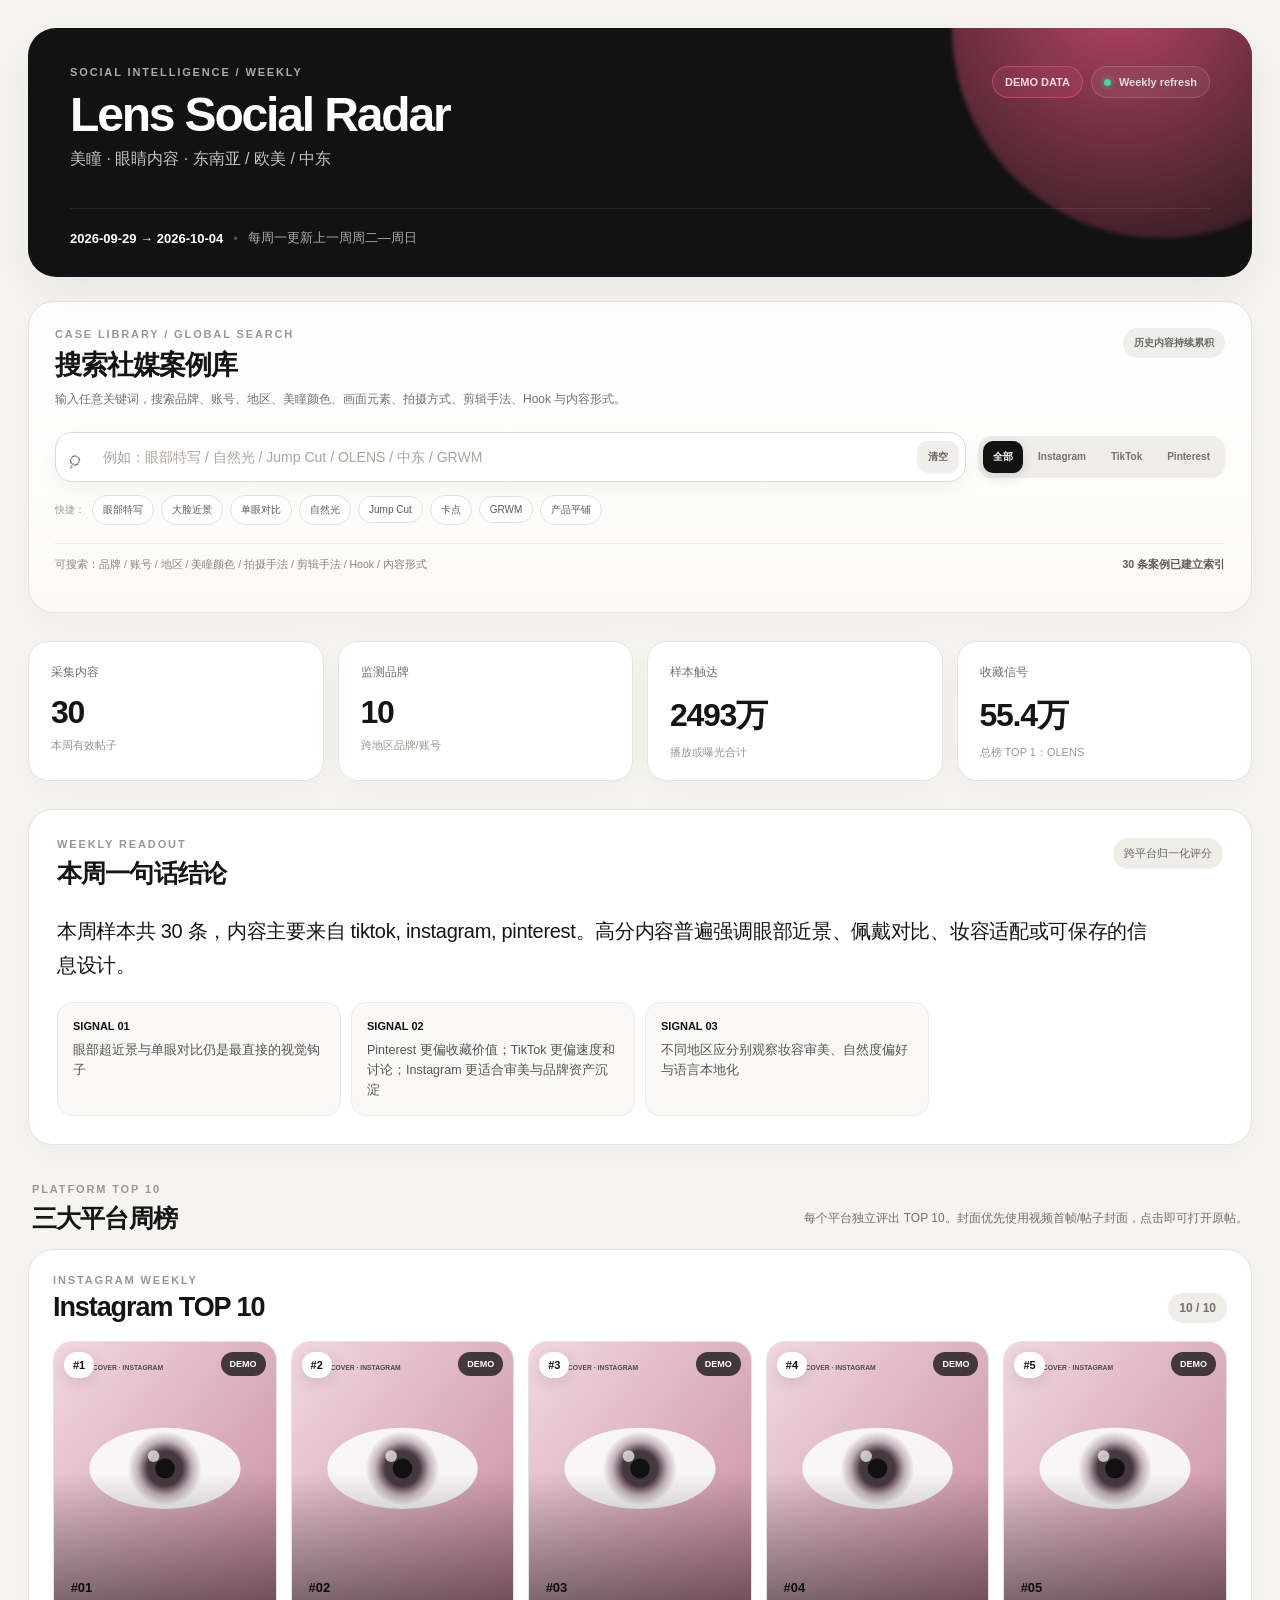
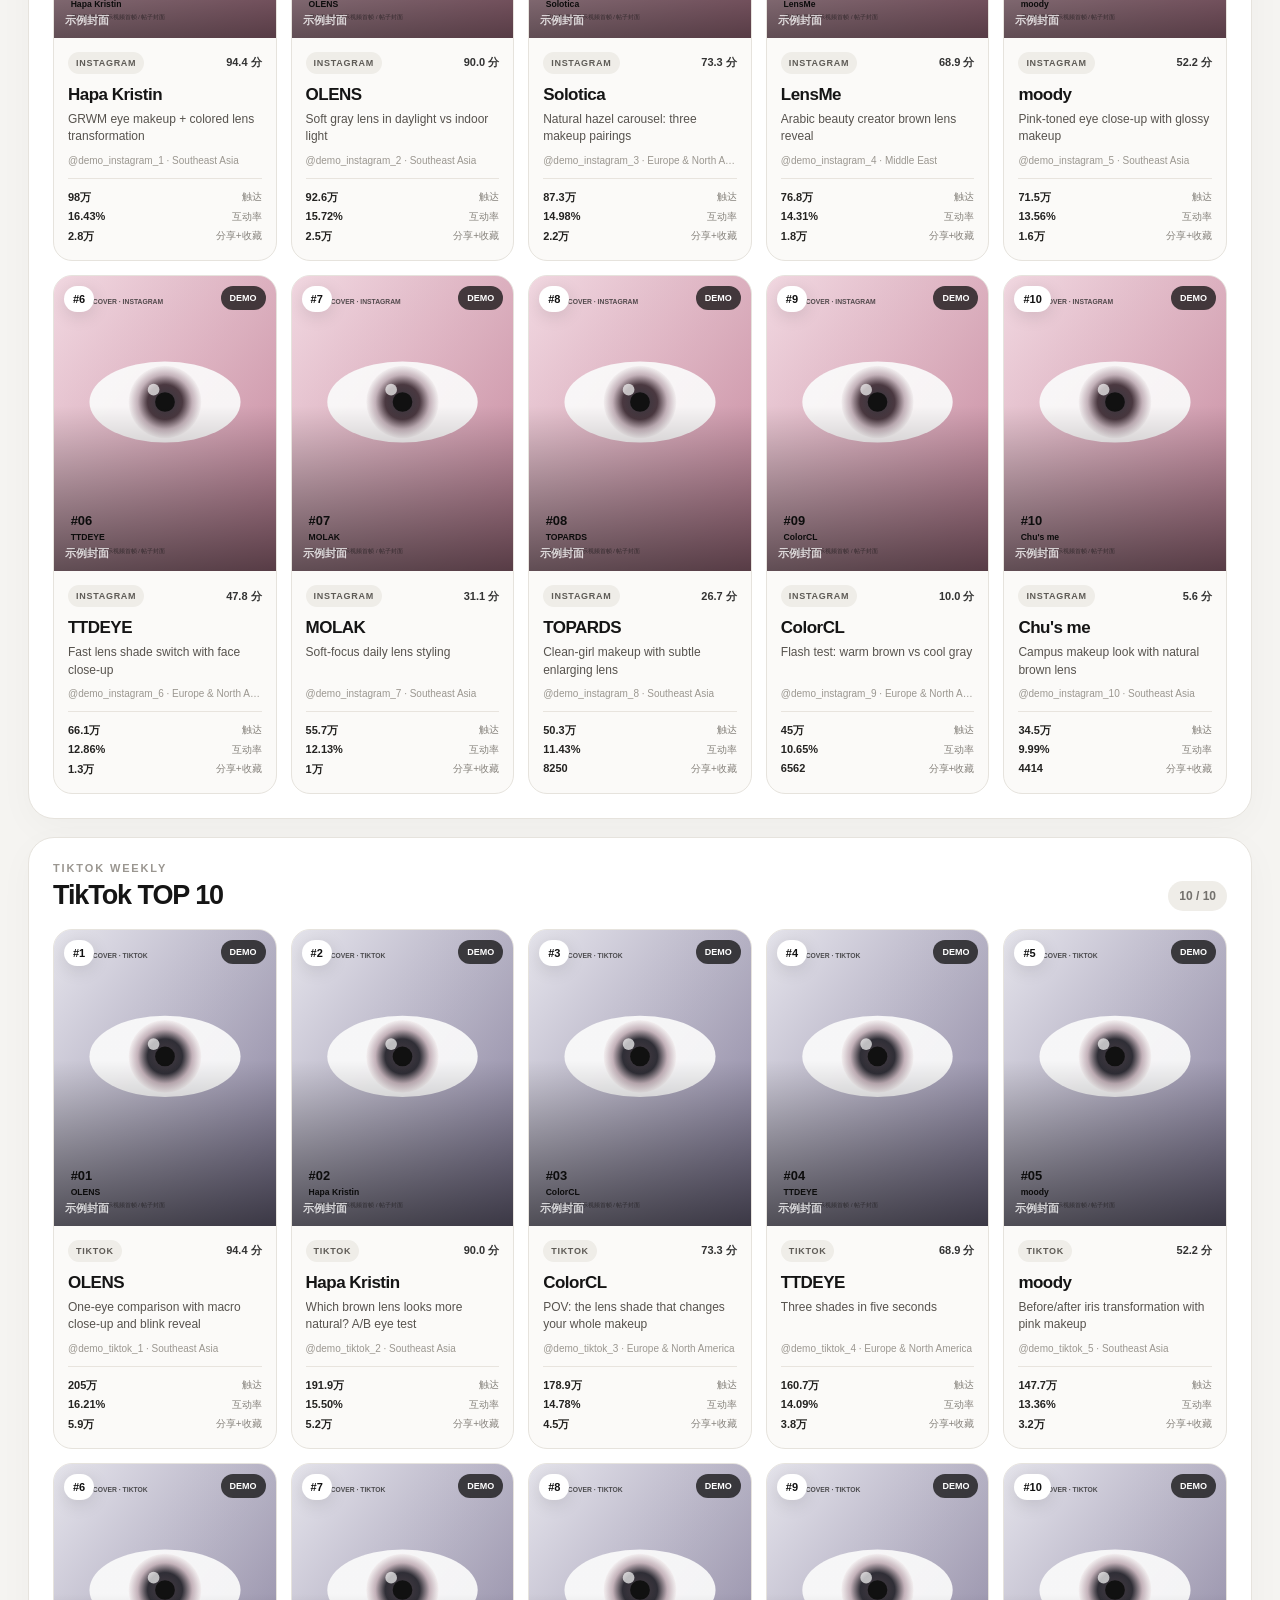
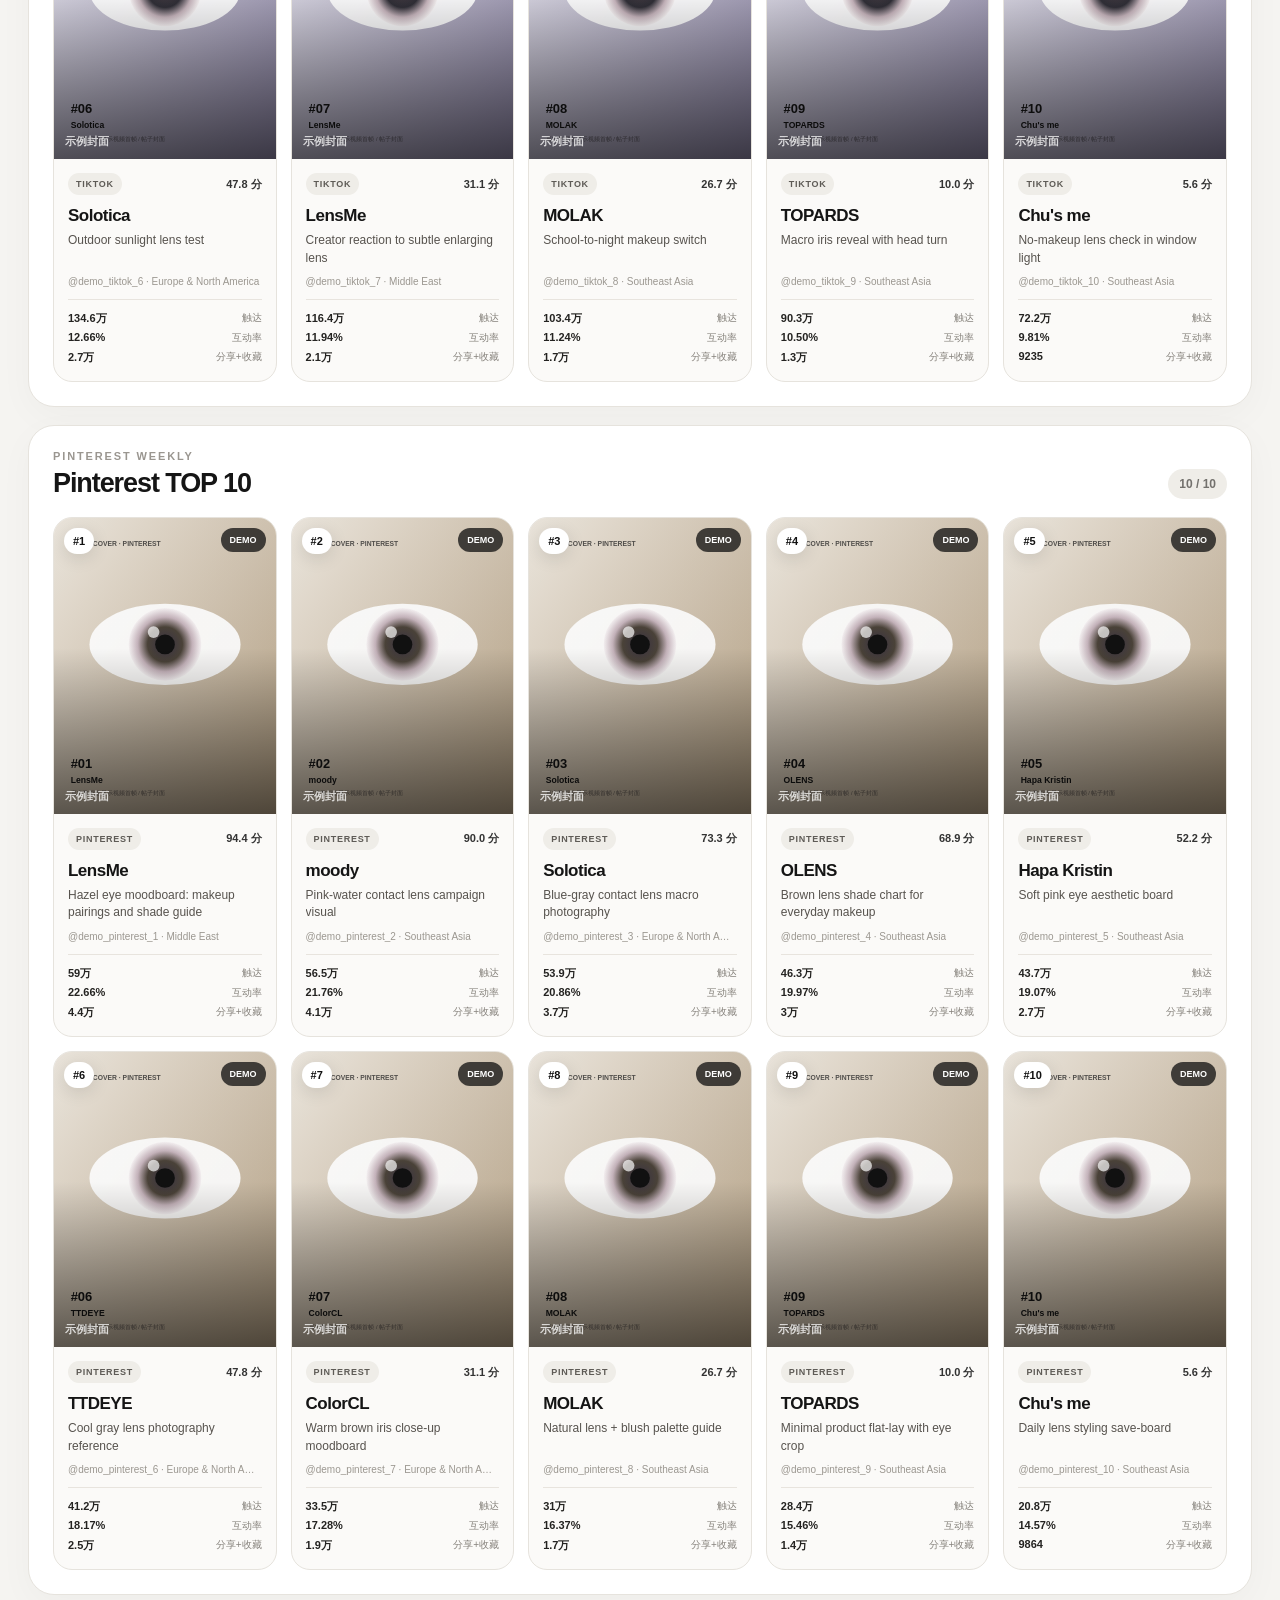
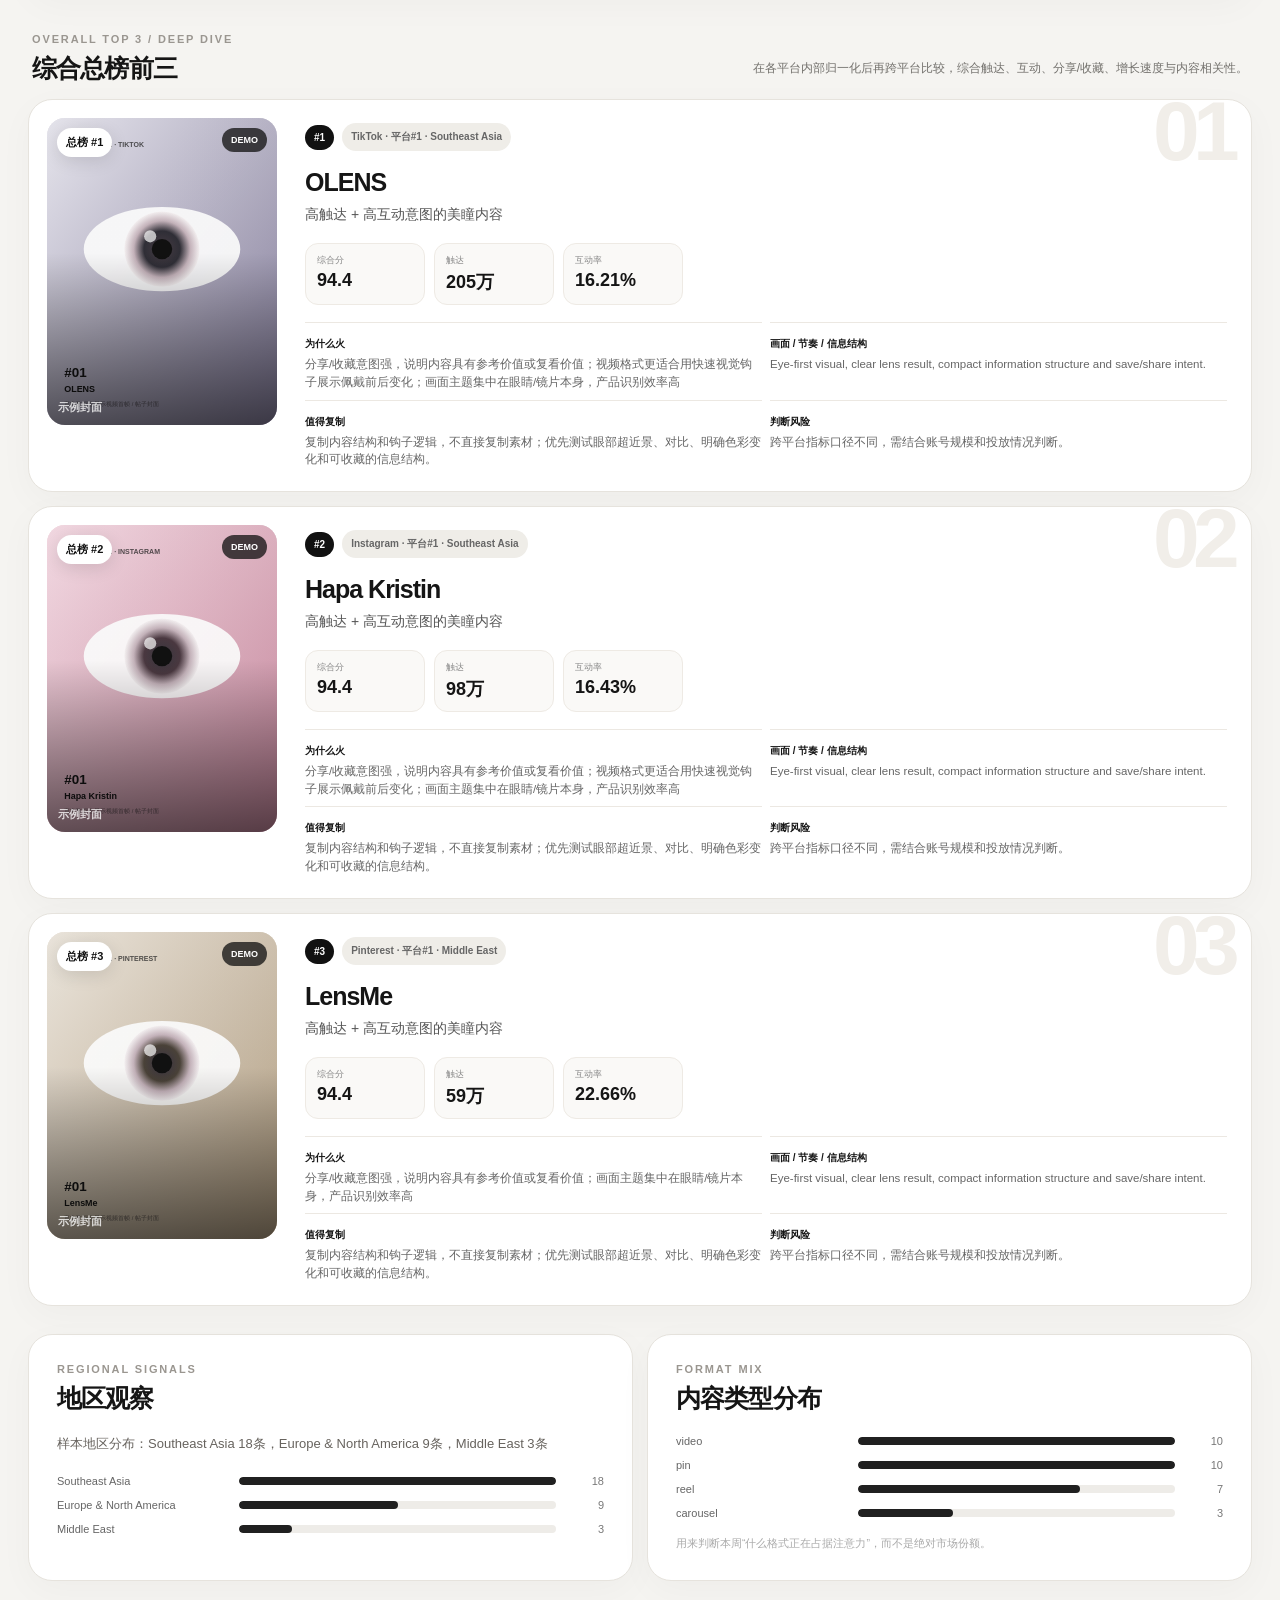
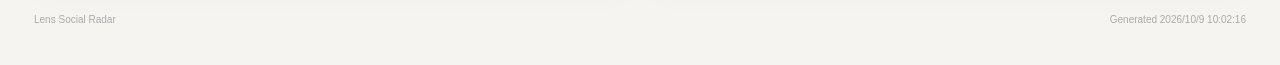
==== docs/index.html @ 7969a0bb "Add files via upload" ====
<!doctype html>
<html lang="zh-CN">
<head>
  <meta charset="utf-8" />
  <meta name="viewport" content="width=device-width,initial-scale=1" />
  <meta name="description" content="Weekly colored contact lens social trend radar across Instagram, TikTok and Pinterest." />
  <title>Lens Social Radar</title>
  <link rel="stylesheet" href="styles.css" />
</head>
<body>
  <div class="page-shell">
    <header class="hero">
      <div class="hero-top">
        <div>
          <div class="eyebrow">SOCIAL INTELLIGENCE / WEEKLY</div>
          <h1>Lens Social Radar</h1>
          <p class="hero-sub">美瞳 · 眼睛内容 · 东南亚 / 欧美 / 中东</p>
        </div>
        <div class="hero-actions">
          <span id="demoBadge" class="badge demo hidden">DEMO DATA</span>
          <span class="badge live-dot"><i></i> Weekly refresh</span>
        </div>
      </div>
      <div class="date-row">
        <span id="dateRange">Loading…</span>
        <span class="sep">•</span>
        <span>每周一更新上一周周二—周日</span>
      </div>
    </header>

    <main>
      <section class="search-hub">
        <div class="search-hub-head">
          <div>
            <div class="eyebrow">CASE LIBRARY / GLOBAL SEARCH</div>
            <h2>搜索社媒案例库</h2>
            <p>输入任意关键词，搜索品牌、账号、地区、美瞳颜色、画面元素、拍摄方式、剪辑手法、Hook 与内容形式。</p>
          </div>
          <div class="search-index-badge">历史内容持续累积</div>
        </div>
        <div class="search-control-row">
          <div class="global-search-box">
            <span class="search-icon">⌕</span>
            <input id="globalSearch" type="search" autocomplete="off" placeholder="例如：眼部特写 / 自然光 / Jump Cut / OLENS / 中东 / GRWM" />
            <button id="searchClear" type="button" aria-label="清空搜索">清空</button>
          </div>
          <div class="platform-filter" aria-label="平台筛选">
            <button class="active" type="button" data-search-platform="all">全部</button>
            <button type="button" data-search-platform="instagram">Instagram</button>
            <button type="button" data-search-platform="tiktok">TikTok</button>
            <button type="button" data-search-platform="pinterest">Pinterest</button>
          </div>
        </div>
        <div class="quick-searches" aria-label="快捷搜索">
          <span>快捷：</span>
          <button type="button" data-search-query="眼部特写">眼部特写</button>
          <button type="button" data-search-query="大脸近景">大脸近景</button>
          <button type="button" data-search-query="单眼对比">单眼对比</button>
          <button type="button" data-search-query="自然光">自然光</button>
          <button type="button" data-search-query="Jump Cut">Jump Cut</button>
          <button type="button" data-search-query="卡点">卡点</button>
          <button type="button" data-search-query="GRWM">GRWM</button>
          <button type="button" data-search-query="产品平铺">产品平铺</button>
        </div>
        <div id="searchMeta" class="search-meta"></div>
        <div id="searchResults" class="search-results"></div>
      </section>

      <section class="kpi-grid" id="kpis"></section>

      <section class="panel summary-panel">
        <div class="section-title-row">
          <div>
            <div class="eyebrow">WEEKLY READOUT</div>
            <h2>本周一句话结论</h2>
          </div>
          <div class="method-pill" title="先在平台内部做百分位，再跨平台合并">跨平台归一化评分</div>
        </div>
        <p id="weeklySummary" class="summary-copy"></p>
        <div id="signals" class="signal-grid"></div>
      </section>

      <section class="platform-leaderboards">
        <div class="section-title-row standalone">
          <div>
            <div class="eyebrow">PLATFORM TOP 10</div>
            <h2>三大平台周榜</h2>
          </div>
          <p>每个平台独立评出 TOP 10。封面优先使用视频首帧/帖子封面，点击即可打开原帖。</p>
        </div>
        <div id="platformBoards" class="platform-boards"></div>
      </section>

      <section class="overall-section">
        <div class="section-title-row standalone">
          <div>
            <div class="eyebrow">OVERALL TOP 3 / DEEP DIVE</div>
            <h2>综合总榜前三</h2>
          </div>
          <p>在各平台内部归一化后再跨平台比较，综合触达、互动、分享/收藏、增长速度与内容相关性。</p>
        </div>
        <div id="podium" class="podium-grid"></div>
      </section>

      <section class="split-grid">
        <div class="panel">
          <div class="eyebrow">REGIONAL SIGNALS</div>
          <h2>地区观察</h2>
          <p id="regionalNote" class="regional-note"></p>
          <div id="regionBars" class="bars"></div>
        </div>
        <div class="panel">
          <div class="eyebrow">FORMAT MIX</div>
          <h2>内容类型分布</h2>
          <div id="typeBars" class="bars"></div>
          <div class="legend-note">用来判断本周“什么格式正在占据注意力”，而不是绝对市场份额。</div>
        </div>
      </section>

      <footer>
        <span>Lens Social Radar</span>
        <span id="generatedAt"></span>
      </footer>
    </main>
  </div>
  <script src="app.js"></script>
</body>
</html>
---- docs/styles.css ----
:root{
  --bg:#f5f4f1;
  --panel:#fff;
  --ink:#151515;
  --muted:#73716d;
  --line:#e6e3dd;
  --soft:#efede8;
  --accent:#ff5c8a;
  --accent-soft:#ffe5ed;
  --green:#1f8a64;
  --shadow:0 16px 50px rgba(26,22,18,.06);
}
*{box-sizing:border-box}
body{margin:0;background:var(--bg);color:var(--ink);font-family:Inter,ui-sans-serif,-apple-system,BlinkMacSystemFont,"Segoe UI","PingFang SC","Microsoft YaHei",sans-serif;-webkit-font-smoothing:antialiased}
a{color:inherit}.page-shell{max-width:1540px;margin:0 auto;padding:28px 28px 40px}
.hero{background:#121212;color:white;border-radius:28px;padding:38px 42px 30px;overflow:hidden;position:relative;box-shadow:var(--shadow)}
.hero:after{content:"";position:absolute;width:420px;height:420px;border-radius:50%;right:-120px;top:-210px;background:radial-gradient(circle at 40% 40%,rgba(255,92,138,.7),rgba(255,92,138,0));filter:blur(2px)}
.hero-top{display:flex;justify-content:space-between;gap:30px;align-items:flex-start;position:relative;z-index:1}.eyebrow{font-size:11px;letter-spacing:.17em;font-weight:800;color:#9a9690;text-transform:uppercase}.hero .eyebrow{color:#aaa}
h1{font-size:48px;line-height:1;margin:13px 0 10px;letter-spacing:-.045em}.hero-sub{margin:0;color:#c7c4bf;font-size:16px}.hero-actions{display:flex;gap:8px;align-items:center;position:relative;z-index:2}
.badge{display:inline-flex;align-items:center;gap:8px;border:1px solid rgba(255,255,255,.15);border-radius:999px;padding:9px 12px;font-size:11px;font-weight:750;color:#ddd;background:rgba(255,255,255,.06);backdrop-filter:blur(8px)}.badge.demo{border-color:rgba(255,92,138,.45);color:#ffd8e4;background:rgba(255,92,138,.13)}.badge i{width:7px;height:7px;border-radius:50%;background:#48d89b;box-shadow:0 0 0 4px rgba(72,216,155,.11)}.hidden{display:none}
.date-row{display:flex;gap:10px;align-items:center;margin-top:38px;padding-top:20px;border-top:1px solid rgba(255,255,255,.09);font-size:13px;color:#aaa;position:relative;z-index:1}.date-row #dateRange{color:#fff;font-weight:750}.sep{color:#555}
main{display:flex;flex-direction:column;gap:28px;margin-top:24px}.kpi-grid{display:grid;grid-template-columns:repeat(4,1fr);gap:14px}.kpi{background:var(--panel);border:1px solid var(--line);border-radius:20px;padding:22px 22px 20px;box-shadow:0 9px 34px rgba(22,20,18,.03)}.kpi-label{color:var(--muted);font-size:12px;margin-bottom:13px}.kpi-value{font-size:32px;letter-spacing:-.04em;font-weight:800}.kpi-sub{font-size:11px;color:#9a9690;margin-top:7px}
.panel{background:var(--panel);border:1px solid var(--line);border-radius:24px;padding:28px;box-shadow:0 10px 36px rgba(22,20,18,.03)}.section-title-row{display:flex;justify-content:space-between;gap:24px;align-items:flex-start}.section-title-row.standalone{padding:10px 4px 0}.section-title-row h2,.panel h2{font-size:25px;margin:7px 0 0;letter-spacing:-.035em}.section-title-row>p{margin:26px 0 0;color:var(--muted);font-size:12px;max-width:660px;text-align:right;line-height:1.6}.method-pill{font-size:11px;border-radius:999px;background:var(--soft);padding:8px 11px;color:#666}.summary-copy{font-size:20px;line-height:1.7;letter-spacing:-.015em;margin:24px 0 20px;max-width:1100px}.signal-grid{display:grid;grid-template-columns:repeat(4,1fr);gap:10px}.signal{background:#faf9f7;border:1px solid #eeeae4;border-radius:15px;padding:15px;font-size:12.5px;line-height:1.6;color:#555}.signal b{display:block;color:#111;font-size:11px;margin-bottom:5px}

.platform-boards{display:flex;flex-direction:column;gap:18px;margin-top:14px}.platform-board{background:var(--panel);border:1px solid var(--line);border-radius:26px;padding:24px;box-shadow:0 10px 36px rgba(22,20,18,.03)}.platform-board-head{display:flex;align-items:flex-end;justify-content:space-between;gap:20px;margin-bottom:18px}.platform-board-head h3{font-size:27px;margin:6px 0 0;letter-spacing:-.04em}.board-count{font-size:12px;color:var(--muted);background:var(--soft);border-radius:999px;padding:8px 11px;font-weight:750}.rank-gallery{display:grid;grid-template-columns:repeat(5,minmax(0,1fr));gap:14px}.rank-card{border:1px solid var(--line);border-radius:19px;overflow:hidden;background:#fbfaf8;min-width:0;transition:transform .18s ease,box-shadow .18s ease}.rank-card:hover{transform:translateY(-2px);box-shadow:0 13px 32px rgba(22,20,18,.08)}
.post-cover{position:relative;display:block;aspect-ratio:9/12;overflow:hidden;background:#e9e6e1;text-decoration:none}.post-cover.compact-cover{aspect-ratio:9/12;border-radius:18px;min-height:220px}.post-cover img{width:100%;height:100%;object-fit:cover;display:block;position:relative;z-index:2}.post-cover.clickable{cursor:pointer}.post-cover:after{content:"";position:absolute;inset:0;z-index:3;background:linear-gradient(180deg,rgba(0,0,0,.02) 44%,rgba(0,0,0,.57) 100%);pointer-events:none}.poster-fallback{position:absolute;inset:0;display:flex;flex-direction:column;align-items:center;justify-content:center;gap:16px;background:radial-gradient(circle at 50% 38%,#fff 0 4%,#f7c7d5 5% 10%,#ae8391 11% 15%,#463e43 16% 17%,transparent 18%),linear-gradient(135deg,#f6dde4,#c9c3ca);color:rgba(20,20,20,.55);font-size:11px;font-weight:850;letter-spacing:.13em;text-transform:uppercase}.platform-tiktok .poster-fallback{background:radial-gradient(circle at 50% 38%,#fff 0 4%,#d8d7e8 5% 10%,#827e9b 11% 15%,#373640 16% 17%,transparent 18%),linear-gradient(135deg,#e9e8ef,#c7c3d3)}.platform-pinterest .poster-fallback{background:radial-gradient(circle at 50% 38%,#fff 0 4%,#e0d8ca 5% 10%,#998971 11% 15%,#4f463b 16% 17%,transparent 18%),linear-gradient(135deg,#efeae1,#d7cbbb)}.iris-mark{width:64px;height:64px;border-radius:50%;border:1px solid rgba(0,0,0,.08);display:none}.iris-mark i{display:block;width:16px;height:16px;margin:23px;border-radius:50%;background:#222}.cover-rank,.access-badge,.cover-action{position:absolute;z-index:4}.cover-rank{left:10px;top:10px;background:#fff;color:#111;border-radius:999px;padding:7px 9px;font-size:11px;font-weight:900;box-shadow:0 4px 18px rgba(0,0,0,.12)}.access-badge{right:10px;top:10px;background:rgba(18,18,18,.76);color:#fff;border-radius:999px;padding:7px 9px;font-size:9px;font-weight:800;backdrop-filter:blur(8px)}.cover-action{left:11px;right:11px;bottom:10px;color:#fff;font-size:11px;font-weight:800;opacity:0;transform:translateY(4px);transition:.18s}.post-cover.clickable:hover .cover-action{opacity:1;transform:translateY(0)}.post-cover.no-link .cover-action{opacity:.78;transform:none}.rank-card-body{padding:14px 14px 16px}.rank-card-top{display:flex;justify-content:space-between;align-items:center;gap:8px}.platform-pill{font-size:9px;text-transform:uppercase;letter-spacing:.08em;background:#efede8;border-radius:999px;padding:6px 8px;font-weight:850;color:#5e5b56}.score-number{font-size:11px;font-weight:850;color:#333}.rank-card h3{margin:11px 0 6px;font-size:17px;letter-spacing:-.03em}.card-caption{margin:0;color:#57534e;font-size:12px;line-height:1.45;display:-webkit-box;-webkit-line-clamp:2;-webkit-box-orient:vertical;overflow:hidden;min-height:35px}.card-author{font-size:10px;color:#9b9790;margin-top:9px;white-space:nowrap;overflow:hidden;text-overflow:ellipsis}.card-metrics{display:grid;grid-template-columns:1fr;gap:5px;margin-top:12px;padding-top:11px;border-top:1px solid #e8e4de;font-size:10px;color:#87837d}.card-metrics span{display:flex;justify-content:space-between;gap:8px}.card-metrics b{color:#242321;font-size:11px}.empty-state{grid-column:1/-1;padding:30px;color:var(--muted);text-align:center;background:#faf9f7;border-radius:16px}

.podium-grid{display:grid;grid-template-columns:1fr;gap:14px;margin-top:14px}.winner{background:var(--panel);border:1px solid var(--line);border-radius:24px;padding:18px;display:grid;grid-template-columns:230px 1fr;gap:22px;position:relative;overflow:hidden;box-shadow:0 10px 36px rgba(22,20,18,.03)}.winner:after{content:attr(data-rank);position:absolute;right:18px;top:-17px;font-size:84px;font-weight:900;color:#f1eee9;z-index:0;letter-spacing:-.08em}.winner>*{position:relative;z-index:1}.winner-media{min-width:0}.winner-content{padding:5px 6px 4px}.winner-head{display:flex;gap:8px;align-items:center}.rank-chip{background:#111;color:#fff;padding:7px 9px;border-radius:999px;font-size:10px;font-weight:850}.platform-chip{color:#666;background:#efede8;padding:7px 9px;border-radius:999px;font-size:10px;font-weight:700}.winner h3{font-size:25px;margin:17px 0 7px;letter-spacing:-.04em}.headline{font-size:14px;line-height:1.55;color:#555;max-width:900px;margin:0}.mini-metrics{display:grid;grid-template-columns:repeat(3,120px);gap:9px;margin:17px 0}.mini-metric{padding:10px 11px;border-radius:13px;background:#faf9f7;border:1px solid #eeeae4}.mini-metric label{display:block;font-size:9px;color:#888}.mini-metric strong{display:block;font-size:18px;margin-top:3px}.deep{display:grid;grid-template-columns:repeat(2,minmax(0,1fr));gap:8px}.deep-block{border-top:1px solid #ece8e2;padding-top:10px}.deep-block b{font-size:10px}.deep-block p{font-size:11.5px;color:#666;line-height:1.55;margin:5px 0 0}.winner-link{display:inline-flex;margin-top:4px;text-decoration:none;font-size:11px;font-weight:800;color:#111;padding:9px 11px;background:#f1efeb;border-radius:999px;width:max-content}

.split-grid{display:grid;grid-template-columns:1fr 1fr;gap:14px}.regional-note{font-size:13px;color:#67635e;line-height:1.7;margin:18px 0}.bars{display:flex;flex-direction:column;gap:12px;margin-top:20px}.bar-row{display:grid;grid-template-columns:170px 1fr 36px;gap:12px;align-items:center;font-size:11px;color:#666}.bar-track{height:8px;border-radius:99px;background:#eeece8;overflow:hidden}.bar-fill{height:100%;border-radius:99px;background:#202020}.bar-value{text-align:right;color:#777}.legend-note{font-size:10.5px;color:#aaa;margin-top:16px;line-height:1.6}footer{display:flex;justify-content:space-between;color:#aaa;font-size:10px;padding:5px 6px 0}

@media(max-width:1200px){.rank-gallery{grid-template-columns:repeat(4,minmax(0,1fr))}.signal-grid{grid-template-columns:repeat(2,1fr)}}
@media(max-width:920px){.page-shell{padding:16px}.hero{padding:28px}.hero-top,.section-title-row{flex-direction:column}.section-title-row>p{text-align:left;margin-top:0}.kpi-grid{grid-template-columns:repeat(2,1fr)}.rank-gallery{grid-template-columns:repeat(2,minmax(0,1fr))}.winner{grid-template-columns:190px 1fr}.deep{grid-template-columns:1fr}.split-grid{grid-template-columns:1fr}.mini-metrics{grid-template-columns:repeat(3,1fr)}h1{font-size:39px}}
@media(max-width:640px){.page-shell{padding:10px}.hero{padding:24px;border-radius:20px}.kpi-grid{grid-template-columns:1fr 1fr;gap:8px}.kpi{padding:16px}.kpi-value{font-size:26px}.signal-grid{grid-template-columns:1fr}.platform-board{padding:14px}.rank-gallery{grid-template-columns:repeat(2,minmax(0,1fr));gap:9px}.rank-card-body{padding:11px}.winner{grid-template-columns:1fr;padding:13px}.winner-media{max-width:260px}.post-cover.compact-cover{aspect-ratio:9/11}.mini-metrics{grid-template-columns:1fr 1fr 1fr}.bar-row{grid-template-columns:110px 1fr 28px}.hero-actions{flex-wrap:wrap}h1{font-size:34px}}

/* v1.2 — global case-library search */
.search-hub{background:linear-gradient(180deg,#fff,#fbfaf8);border:1px solid var(--line);border-radius:26px;padding:26px;box-shadow:0 10px 36px rgba(22,20,18,.03)}
.search-hub-head{display:flex;justify-content:space-between;gap:22px;align-items:flex-start}.search-hub-head h2{font-size:27px;margin:7px 0 7px;letter-spacing:-.04em}.search-hub-head p{margin:0;color:var(--muted);font-size:12px;line-height:1.65;max-width:780px}.search-index-badge{white-space:nowrap;font-size:10px;font-weight:800;color:#666;background:#f0eeea;border-radius:999px;padding:8px 11px}
.search-control-row{display:grid;grid-template-columns:minmax(0,1fr) auto;gap:12px;margin-top:22px;align-items:center}.global-search-box{display:grid;grid-template-columns:28px minmax(0,1fr) auto;align-items:center;gap:7px;border:1px solid #dedbd5;border-radius:17px;background:#fff;padding:5px 6px 5px 12px;box-shadow:0 7px 22px rgba(22,20,18,.04)}.search-icon{font-size:23px;line-height:1;color:#7f7a73;transform:rotate(-15deg)}.global-search-box input{border:0;outline:0;background:transparent;font:inherit;font-size:14px;color:#151412;min-width:0;padding:11px 0}.global-search-box input::placeholder{color:#aaa49d}.global-search-box button{border:0;background:#f1efeb;color:#69655f;border-radius:11px;padding:9px 11px;font-size:10px;font-weight:800;cursor:pointer}.global-search-box button:hover{background:#e9e6e1}
.platform-filter{display:flex;gap:5px;background:#efede9;padding:5px;border-radius:14px}.platform-filter button{border:0;background:transparent;padding:9px 10px;border-radius:10px;color:#77716a;font-size:10px;font-weight:800;cursor:pointer;white-space:nowrap}.platform-filter button.active{background:#111;color:#fff;box-shadow:0 4px 12px rgba(0,0,0,.12)}
.quick-searches{display:flex;gap:7px;align-items:center;flex-wrap:wrap;margin-top:13px}.quick-searches>span{font-size:10px;color:#99948d}.quick-searches button{border:1px solid #e4e0da;background:#fff;border-radius:999px;padding:7px 10px;font-size:10px;color:#5e5a54;cursor:pointer}.quick-searches button:hover{border-color:#cfc9c1;background:#f8f6f3}
.search-meta{display:flex;justify-content:space-between;gap:14px;align-items:center;border-top:1px solid #ece9e4;margin-top:18px;padding-top:14px;color:#8b867f;font-size:10.5px}.search-meta b{color:#5d5953;font-weight:800}.search-results{margin-top:14px}.search-result-grid{display:grid;grid-template-columns:repeat(4,minmax(0,1fr));gap:13px}.search-result-card{border:1px solid var(--line);border-radius:18px;overflow:hidden;background:#fbfaf8;min-width:0;transition:transform .18s ease,box-shadow .18s ease}.search-result-card:hover{transform:translateY(-2px);box-shadow:0 13px 30px rgba(22,20,18,.08)}.search-result-card .post-cover{aspect-ratio:9/10}.search-result-body{padding:13px}.search-result-kicker{display:flex;justify-content:space-between;gap:8px;color:#918c85;font-size:9px;text-transform:uppercase;letter-spacing:.04em}.search-result-kicker span:last-child{text-transform:none;letter-spacing:0;white-space:nowrap}.search-result-body h3{font-size:16px;margin:9px 0 5px;letter-spacing:-.03em}.search-result-body>p{font-size:11.5px;line-height:1.45;color:#5f5a54;margin:0;display:-webkit-box;-webkit-line-clamp:2;-webkit-box-orient:vertical;overflow:hidden;min-height:34px}.search-result-author{font-size:9.5px;color:#9b958d;margin-top:8px;white-space:nowrap;overflow:hidden;text-overflow:ellipsis}.search-tags{display:flex;flex-wrap:wrap;gap:5px;margin-top:10px}.search-tags span{font-size:9px;background:#eeece8;color:#605c56;border-radius:999px;padding:5px 7px}.search-result-metrics{display:flex;justify-content:space-between;gap:6px;border-top:1px solid #e8e4de;margin-top:10px;padding-top:9px;font-size:9px;color:#77726c}.search-empty{display:flex;flex-direction:column;gap:6px;align-items:center;justify-content:center;text-align:center;padding:36px;border:1px dashed #ddd8d1;border-radius:16px;color:#8a847d}.search-empty strong{color:#393632;font-size:13px}.search-empty span{font-size:10.5px}.search-more{text-align:center;color:#9a948c;font-size:10px;padding-top:13px}
@media(max-width:1200px){.search-result-grid{grid-template-columns:repeat(3,minmax(0,1fr))}}
@media(max-width:920px){.search-control-row{grid-template-columns:1fr}.platform-filter{width:max-content;max-width:100%;overflow:auto}.search-result-grid{grid-template-columns:repeat(2,minmax(0,1fr))}.search-hub-head{flex-direction:column}.search-index-badge{align-self:flex-start}}
@media(max-width:640px){.search-hub{padding:16px;border-radius:20px}.search-result-grid{grid-template-columns:1fr 1fr;gap:9px}.search-meta{align-items:flex-start;flex-direction:column}.global-search-box{grid-template-columns:24px minmax(0,1fr) auto}.global-search-box input{font-size:12px}.platform-filter button{padding:8px 9px}.search-result-card .post-cover{aspect-ratio:9/11}.search-result-body{padding:10px}.quick-searches{max-height:78px;overflow:hidden}}
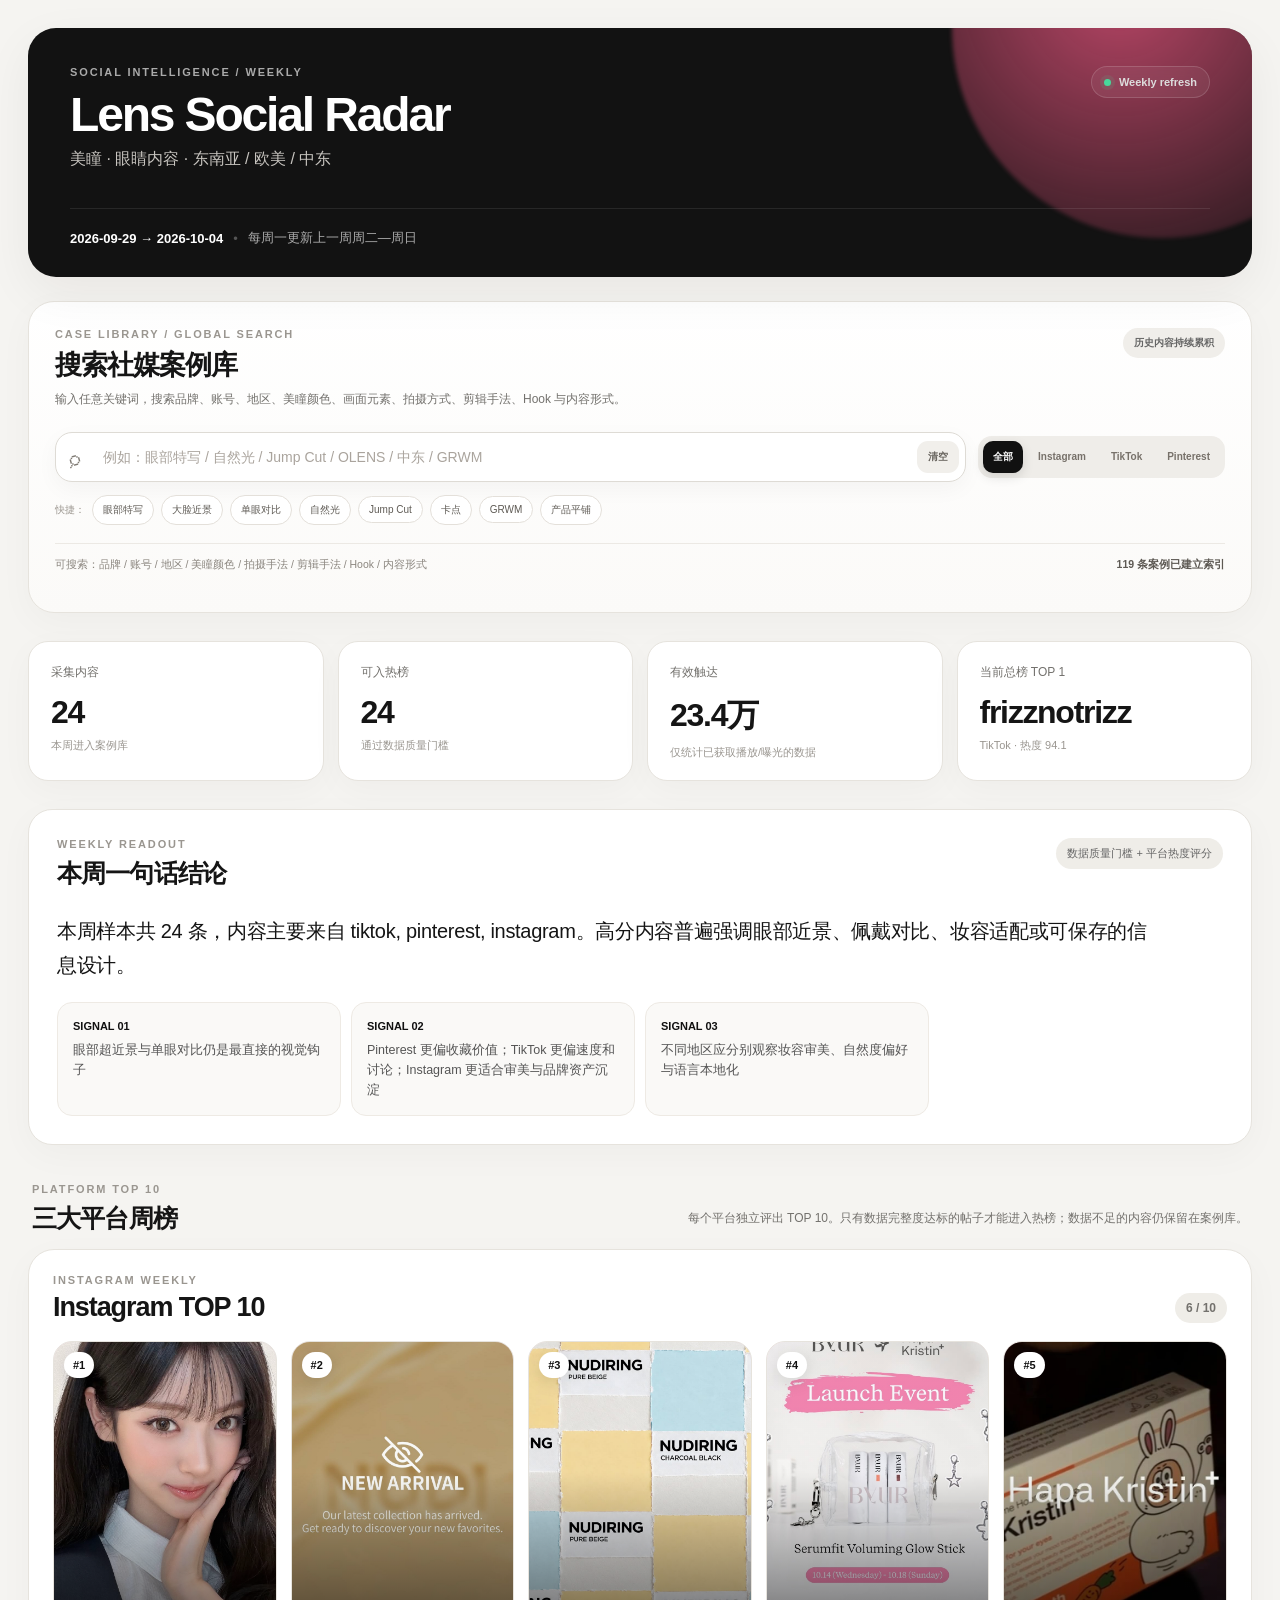
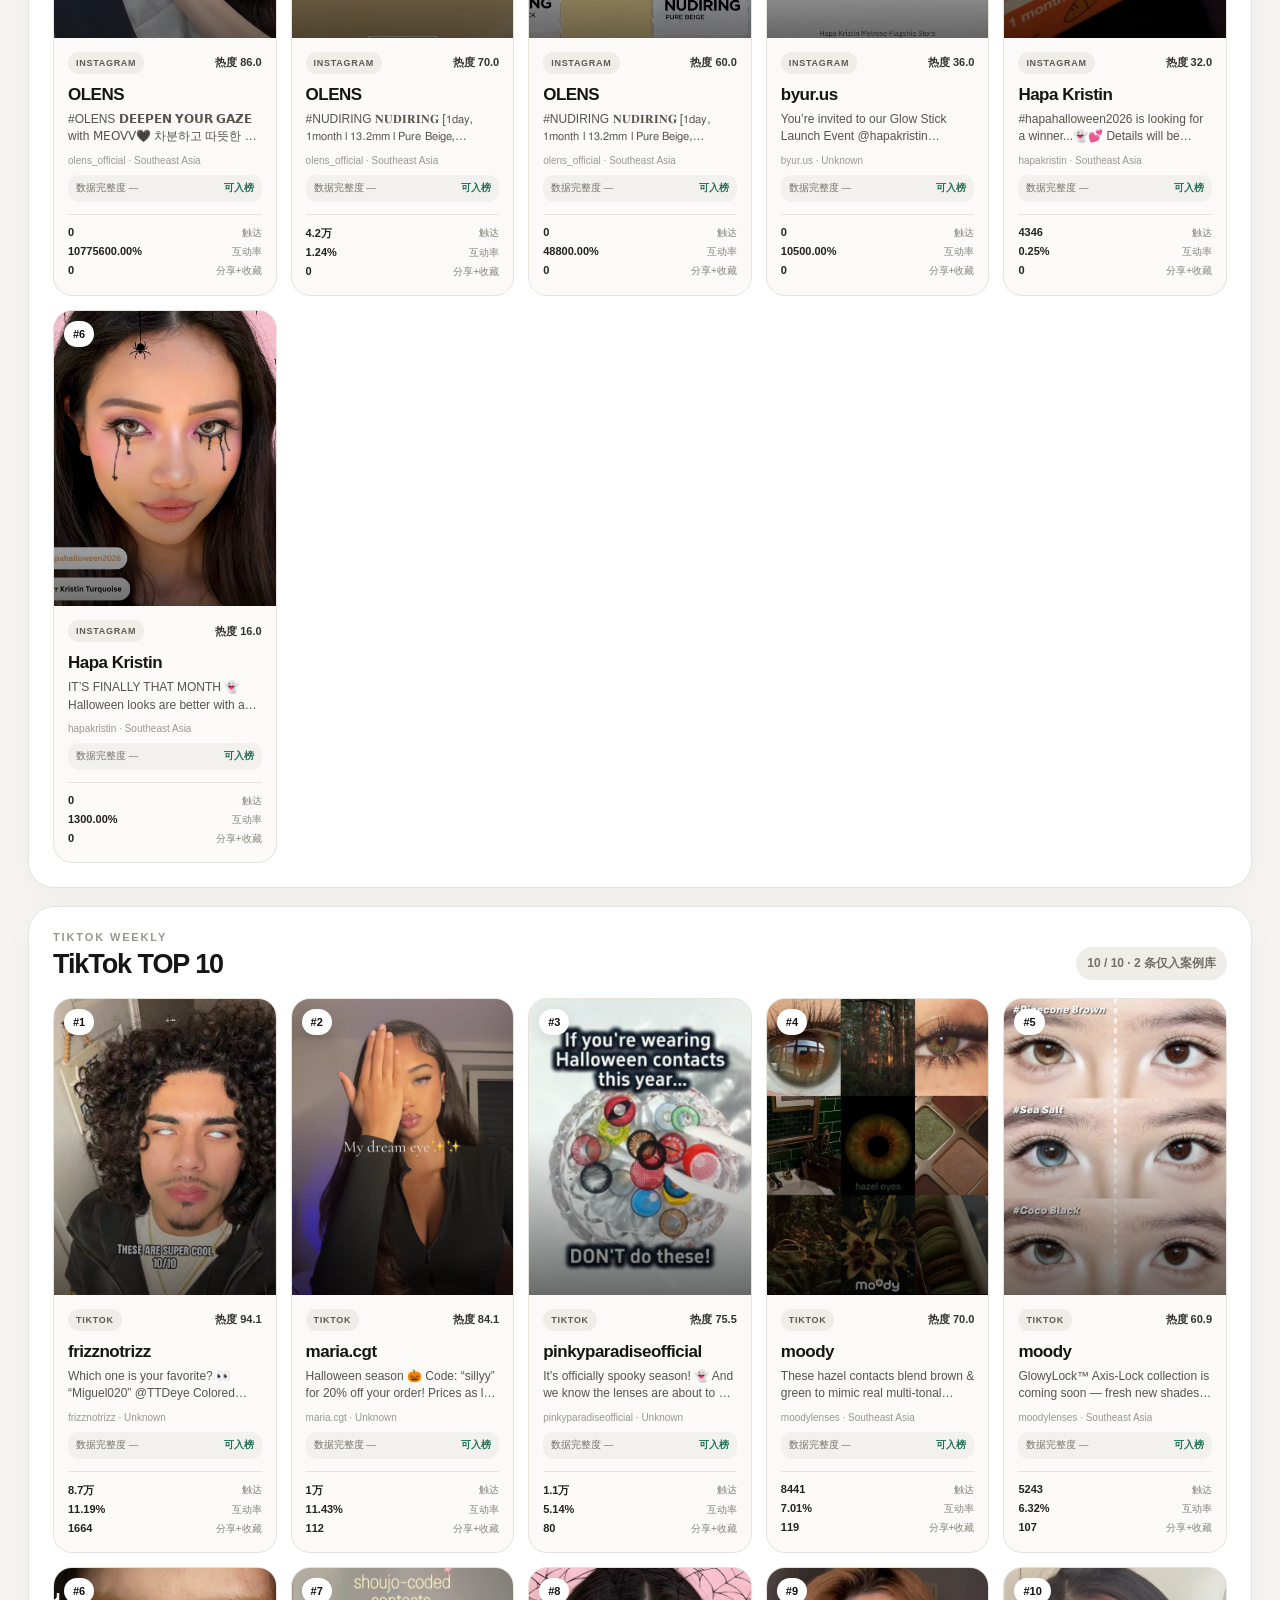
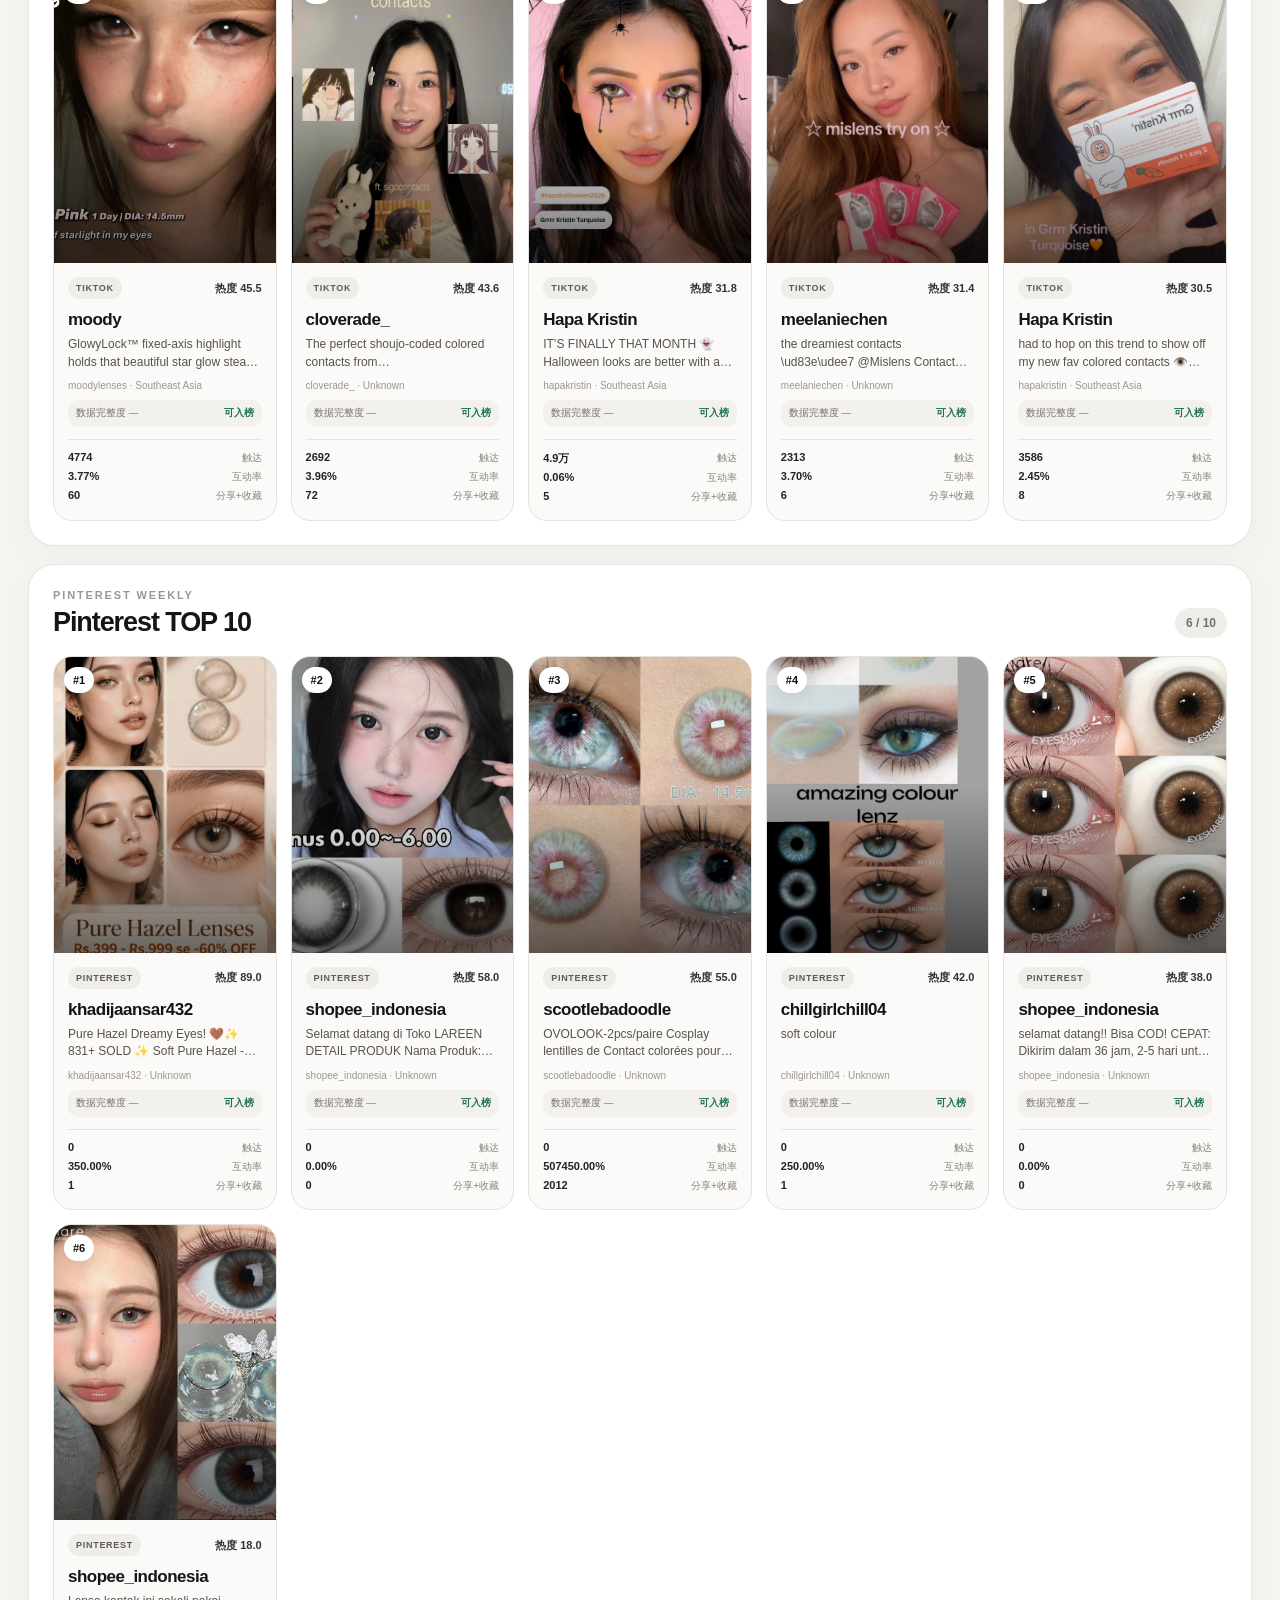
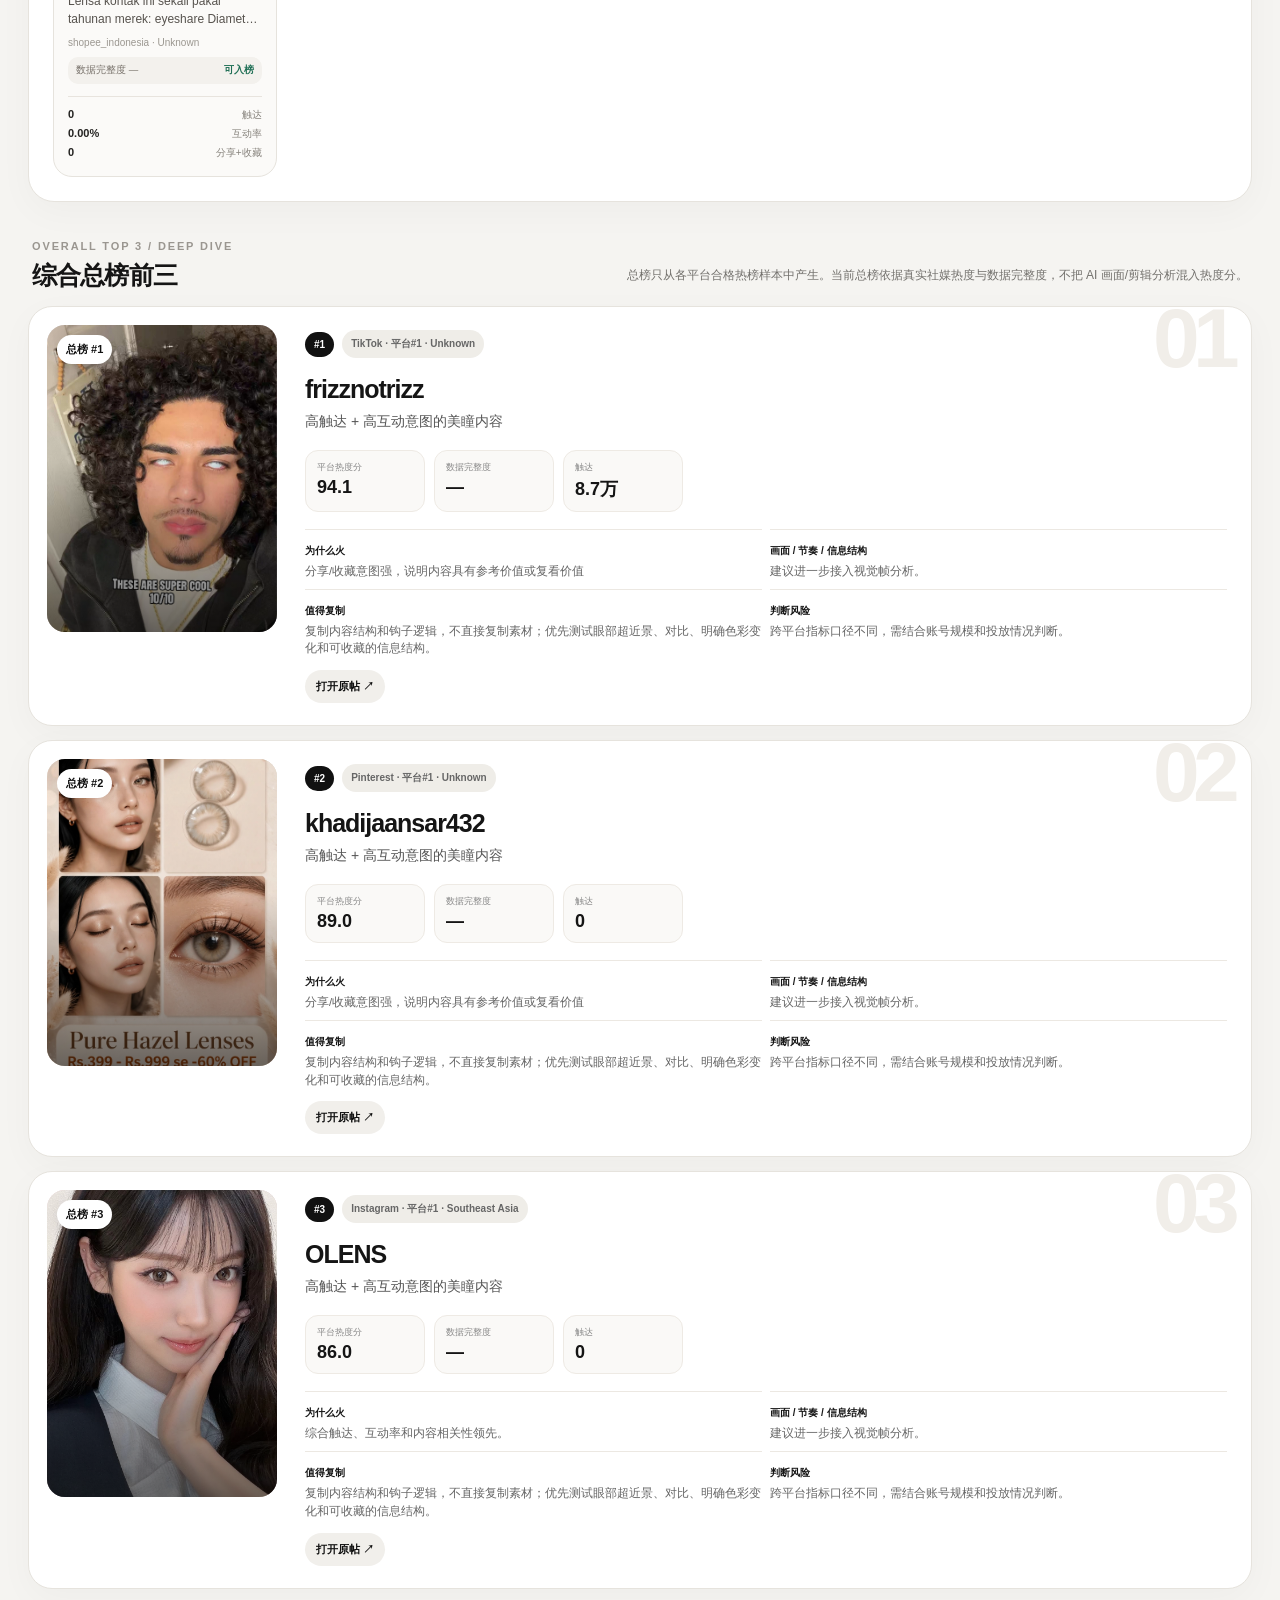
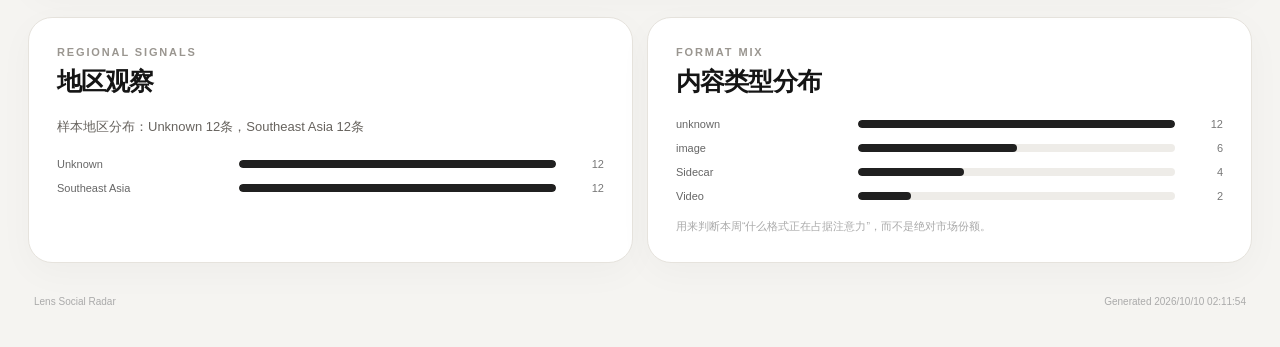
==== commit ca1681db: "docs: explain heat ranking and data-quality gate" ====
--- a/docs/index.html
+++ b/docs/index.html
@@ -74,7 +74,7 @@
             <div class="eyebrow">WEEKLY READOUT</div>
             <h2>本周一句话结论</h2>
           </div>
-          <div class="method-pill" title="先在平台内部做百分位，再跨平台合并">跨平台归一化评分</div>
+          <div class="method-pill" title="先在平台内部做百分位，再跨平台合并">数据质量门槛 + 平台热度评分</div>
         </div>
         <p id="weeklySummary" class="summary-copy"></p>
         <div id="signals" class="signal-grid"></div>
@@ -86,7 +86,7 @@
             <div class="eyebrow">PLATFORM TOP 10</div>
             <h2>三大平台周榜</h2>
           </div>
-          <p>每个平台独立评出 TOP 10。封面优先使用视频首帧/帖子封面，点击即可打开原帖。</p>
+          <p>每个平台独立评出 TOP 10。只有数据完整度达标的帖子才能进入热榜；数据不足的内容仍保留在案例库。</p>
         </div>
         <div id="platformBoards" class="platform-boards"></div>
       </section>
@@ -97,7 +97,7 @@
             <div class="eyebrow">OVERALL TOP 3 / DEEP DIVE</div>
             <h2>综合总榜前三</h2>
           </div>
-          <p>在各平台内部归一化后再跨平台比较，综合触达、互动、分享/收藏、增长速度与内容相关性。</p>
+          <p>总榜只从各平台合格热榜样本中产生。当前总榜依据真实社媒热度与数据完整度，不把 AI 画面/剪辑分析混入热度分。</p>
         </div>
         <div id="podium" class="podium-grid"></div>
       </section>
--- a/docs/styles.css
+++ b/docs/styles.css
@@ -43,3 +43,8 @@
 @media(max-width:1200px){.search-result-grid{grid-template-columns:repeat(3,minmax(0,1fr))}}
 @media(max-width:920px){.search-control-row{grid-template-columns:1fr}.platform-filter{width:max-content;max-width:100%;overflow:auto}.search-result-grid{grid-template-columns:repeat(2,minmax(0,1fr))}.search-hub-head{flex-direction:column}.search-index-badge{align-self:flex-start}}
 @media(max-width:640px){.search-hub{padding:16px;border-radius:20px}.search-result-grid{grid-template-columns:1fr 1fr;gap:9px}.search-meta{align-items:flex-start;flex-direction:column}.global-search-box{grid-template-columns:24px minmax(0,1fr) auto}.global-search-box input{font-size:12px}.platform-filter button{padding:8px 9px}.search-result-card .post-cover{aspect-ratio:9/11}.search-result-body{padding:10px}.quick-searches{max-height:78px;overflow:hidden}}
+
+
+/* v1.3 — ranking confidence */
+.data-quality-row{display:flex;justify-content:space-between;gap:8px;align-items:center;margin-top:9px;padding:7px 8px;border-radius:10px;background:#f3f1ed;color:#77716a;font-size:9.5px}
+.data-quality-row span:last-child{color:#1f6f55;font-weight:800}
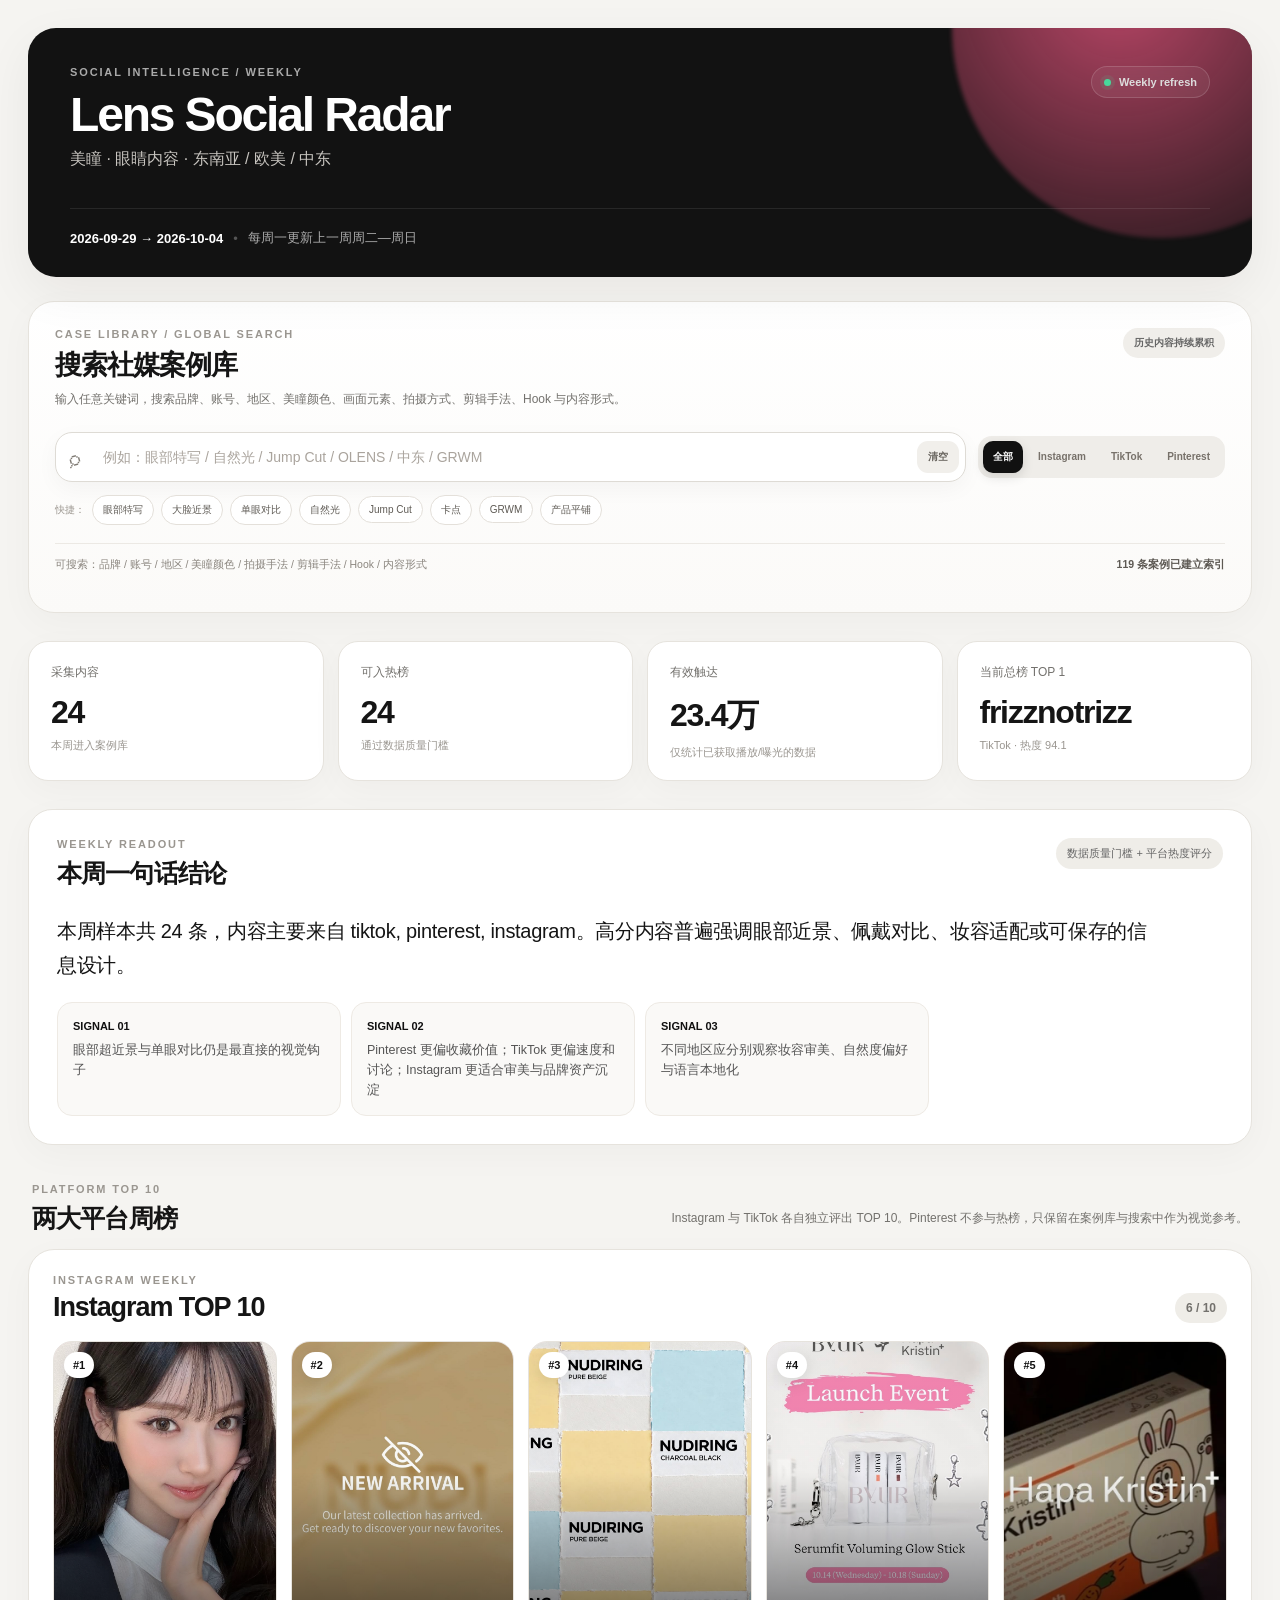
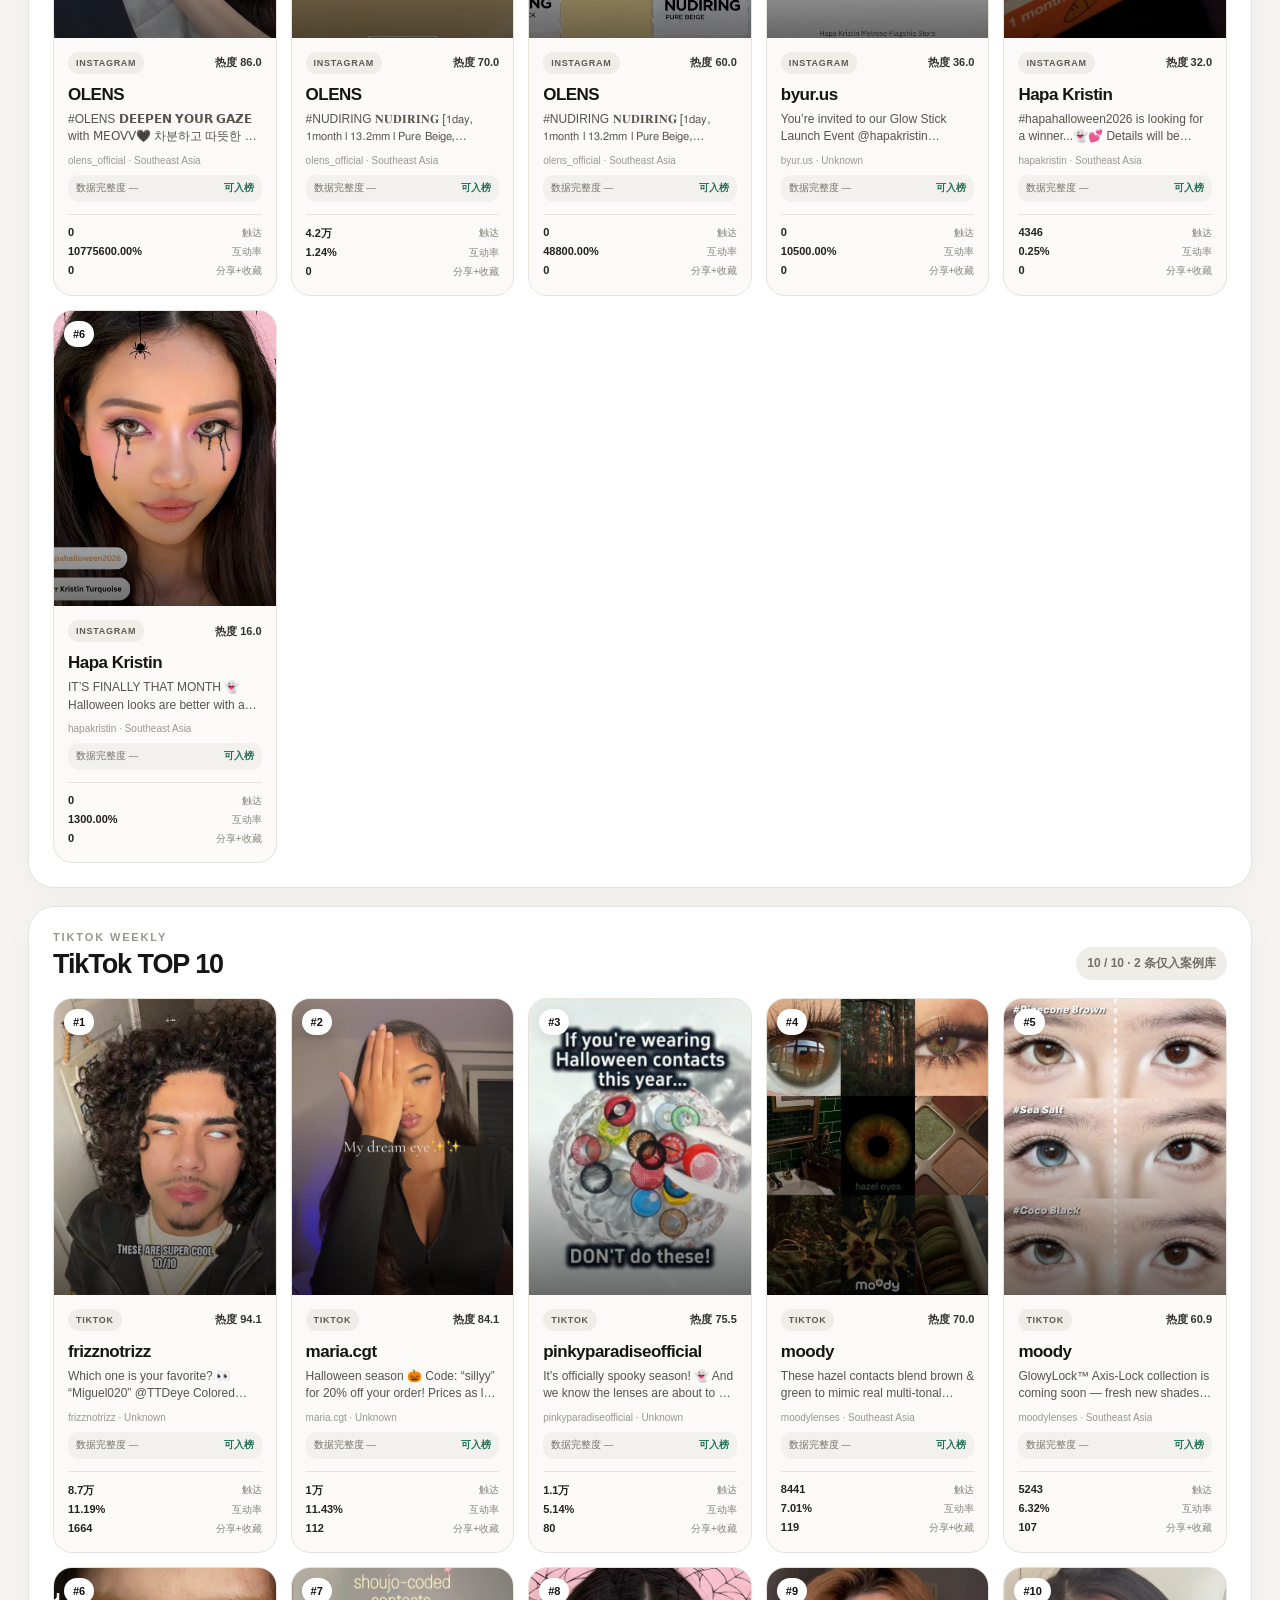
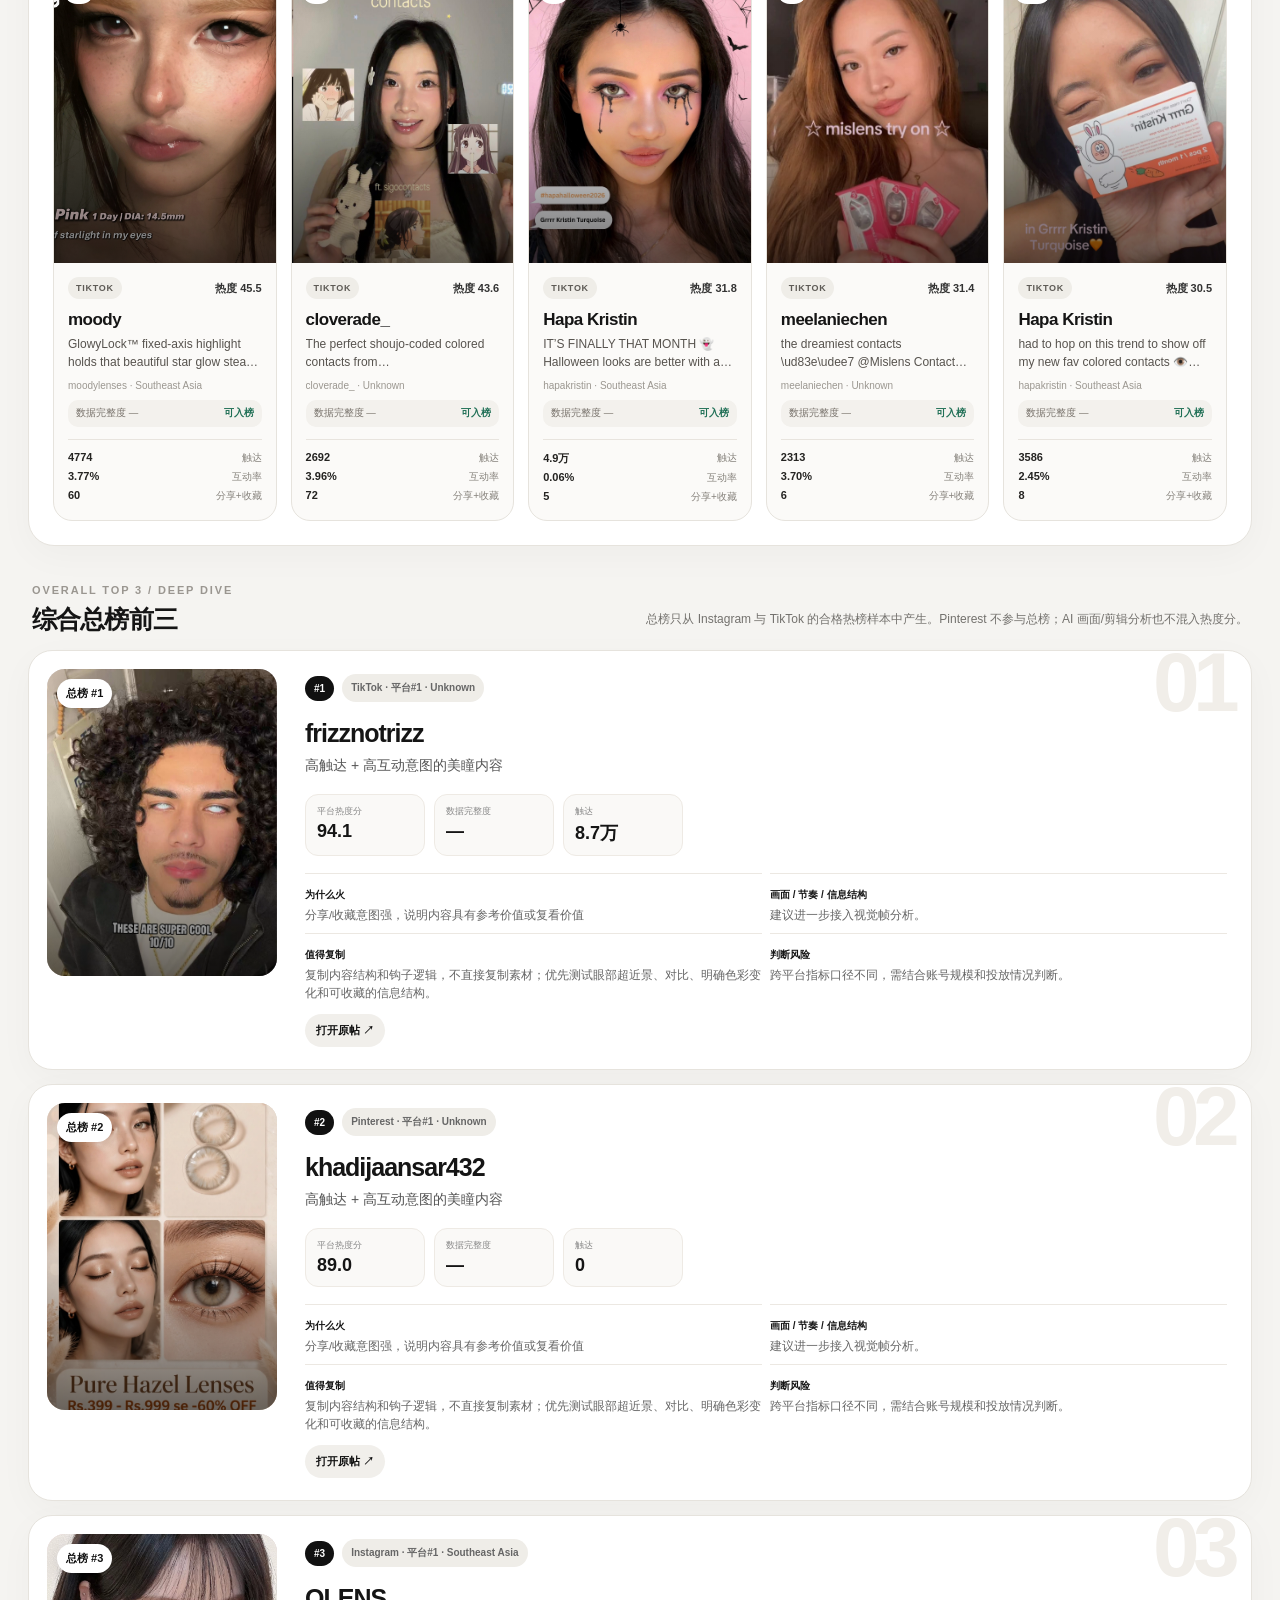
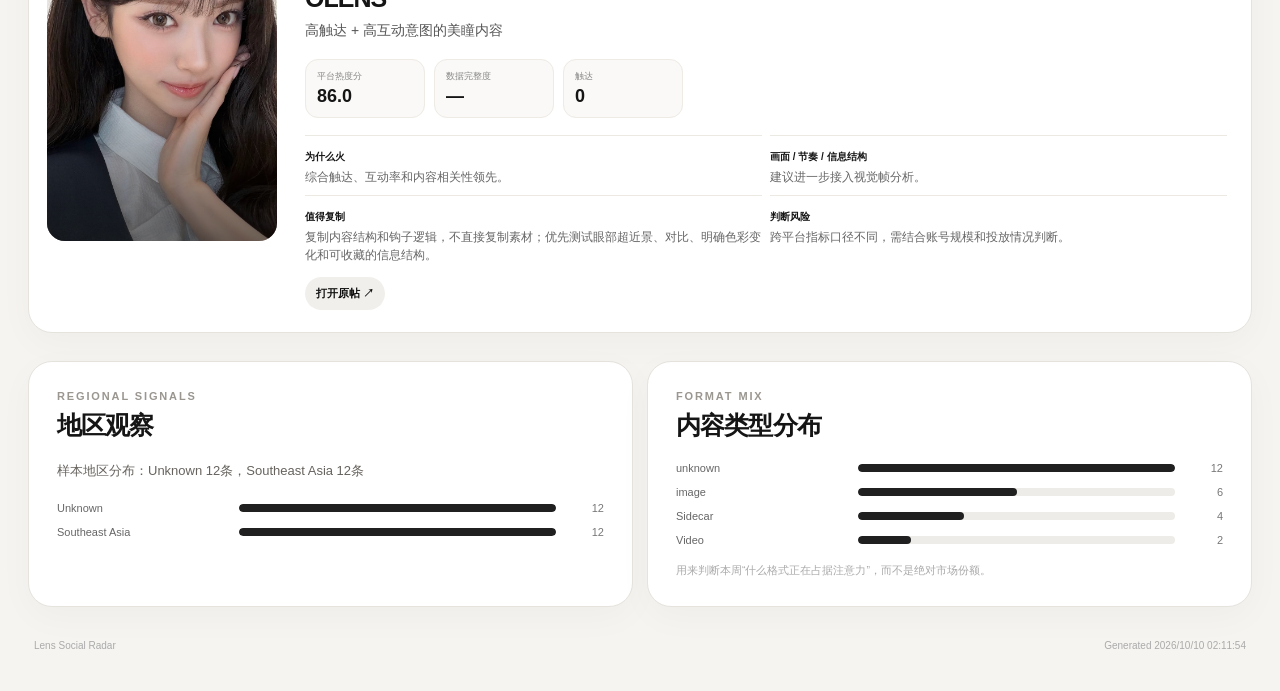
==== commit 5ea83340: "docs: clarify Pinterest as case-library only" ====
--- a/docs/index.html
+++ b/docs/index.html
@@ -84,9 +84,9 @@
         <div class="section-title-row standalone">
           <div>
             <div class="eyebrow">PLATFORM TOP 10</div>
-            <h2>三大平台周榜</h2>
+            <h2>两大平台周榜</h2>
           </div>
-          <p>每个平台独立评出 TOP 10。只有数据完整度达标的帖子才能进入热榜；数据不足的内容仍保留在案例库。</p>
+          <p>Instagram 与 TikTok 各自独立评出 TOP 10。Pinterest 不参与热榜，只保留在案例库与搜索中作为视觉参考。</p>
         </div>
         <div id="platformBoards" class="platform-boards"></div>
       </section>
@@ -97,7 +97,7 @@
             <div class="eyebrow">OVERALL TOP 3 / DEEP DIVE</div>
             <h2>综合总榜前三</h2>
           </div>
-          <p>总榜只从各平台合格热榜样本中产生。当前总榜依据真实社媒热度与数据完整度，不把 AI 画面/剪辑分析混入热度分。</p>
+          <p>总榜只从 Instagram 与 TikTok 的合格热榜样本中产生。Pinterest 不参与总榜；AI 画面/剪辑分析也不混入热度分。</p>
         </div>
         <div id="podium" class="podium-grid"></div>
       </section>
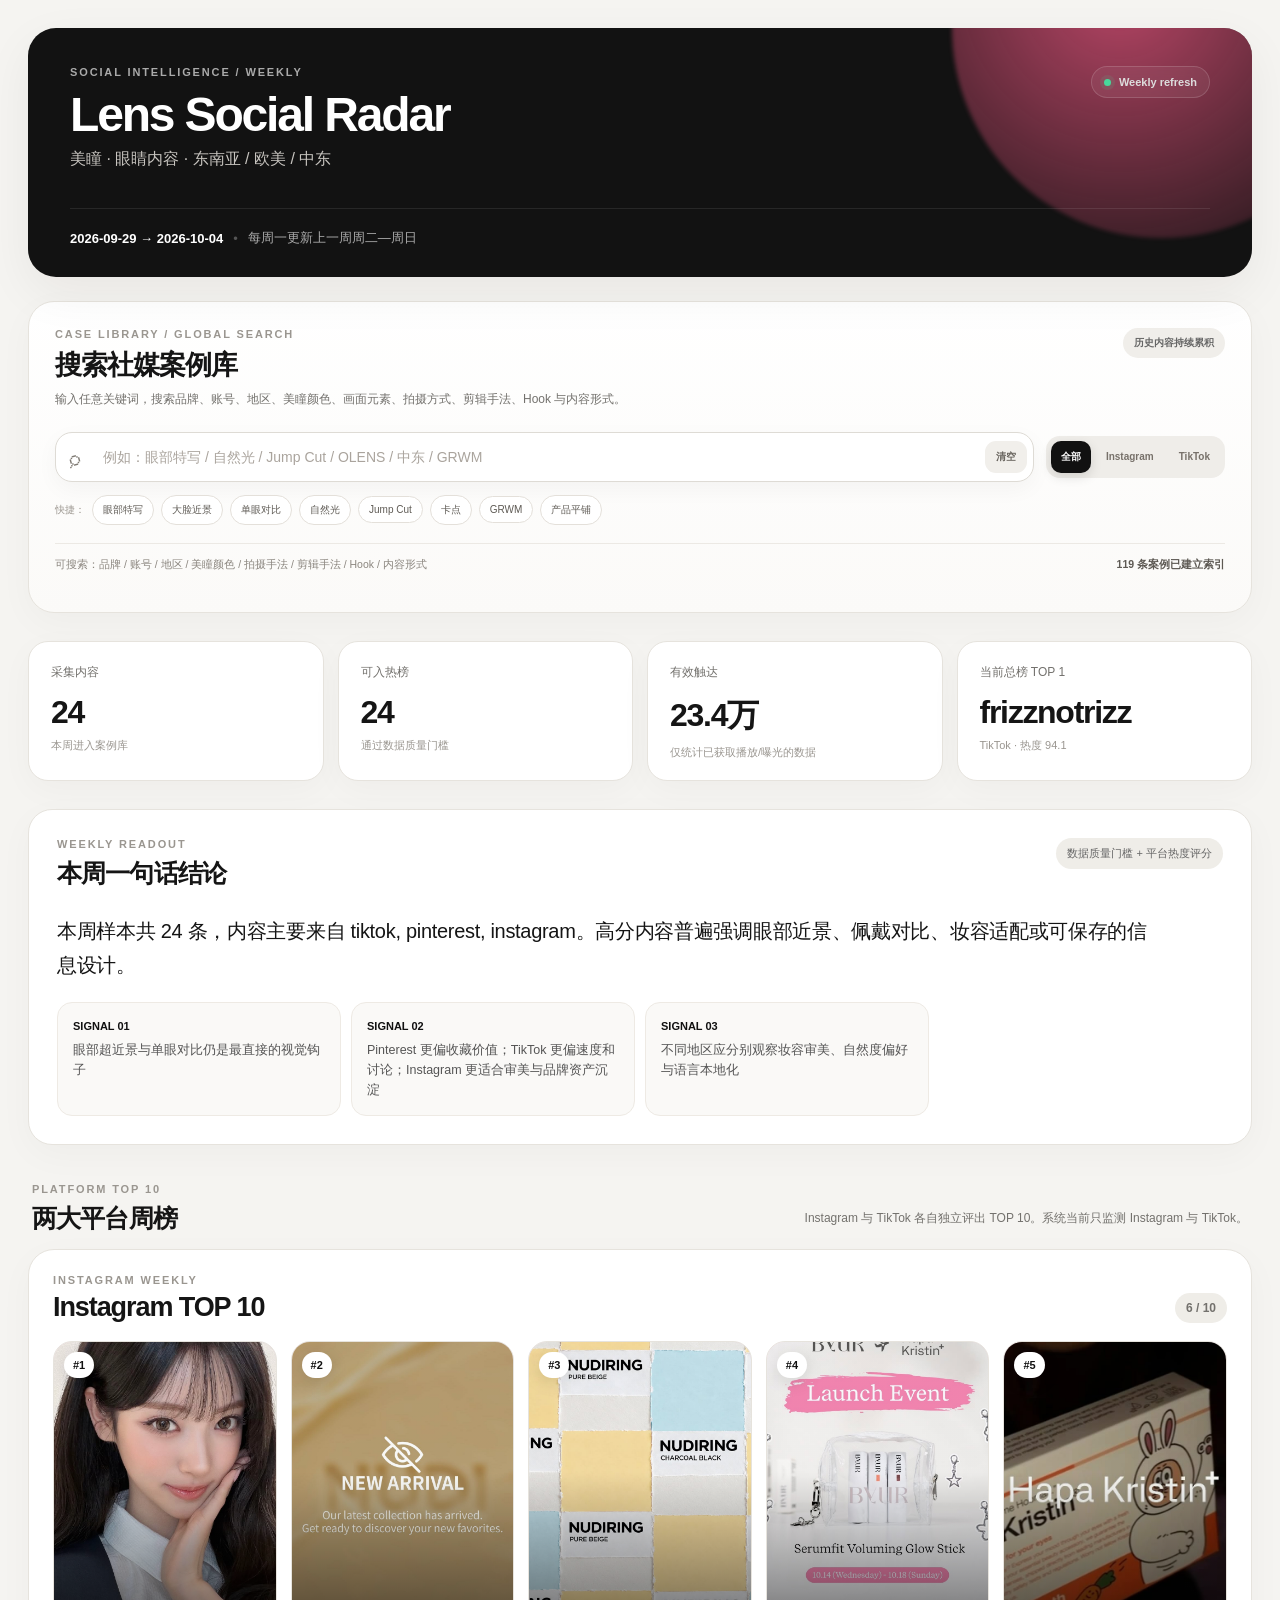
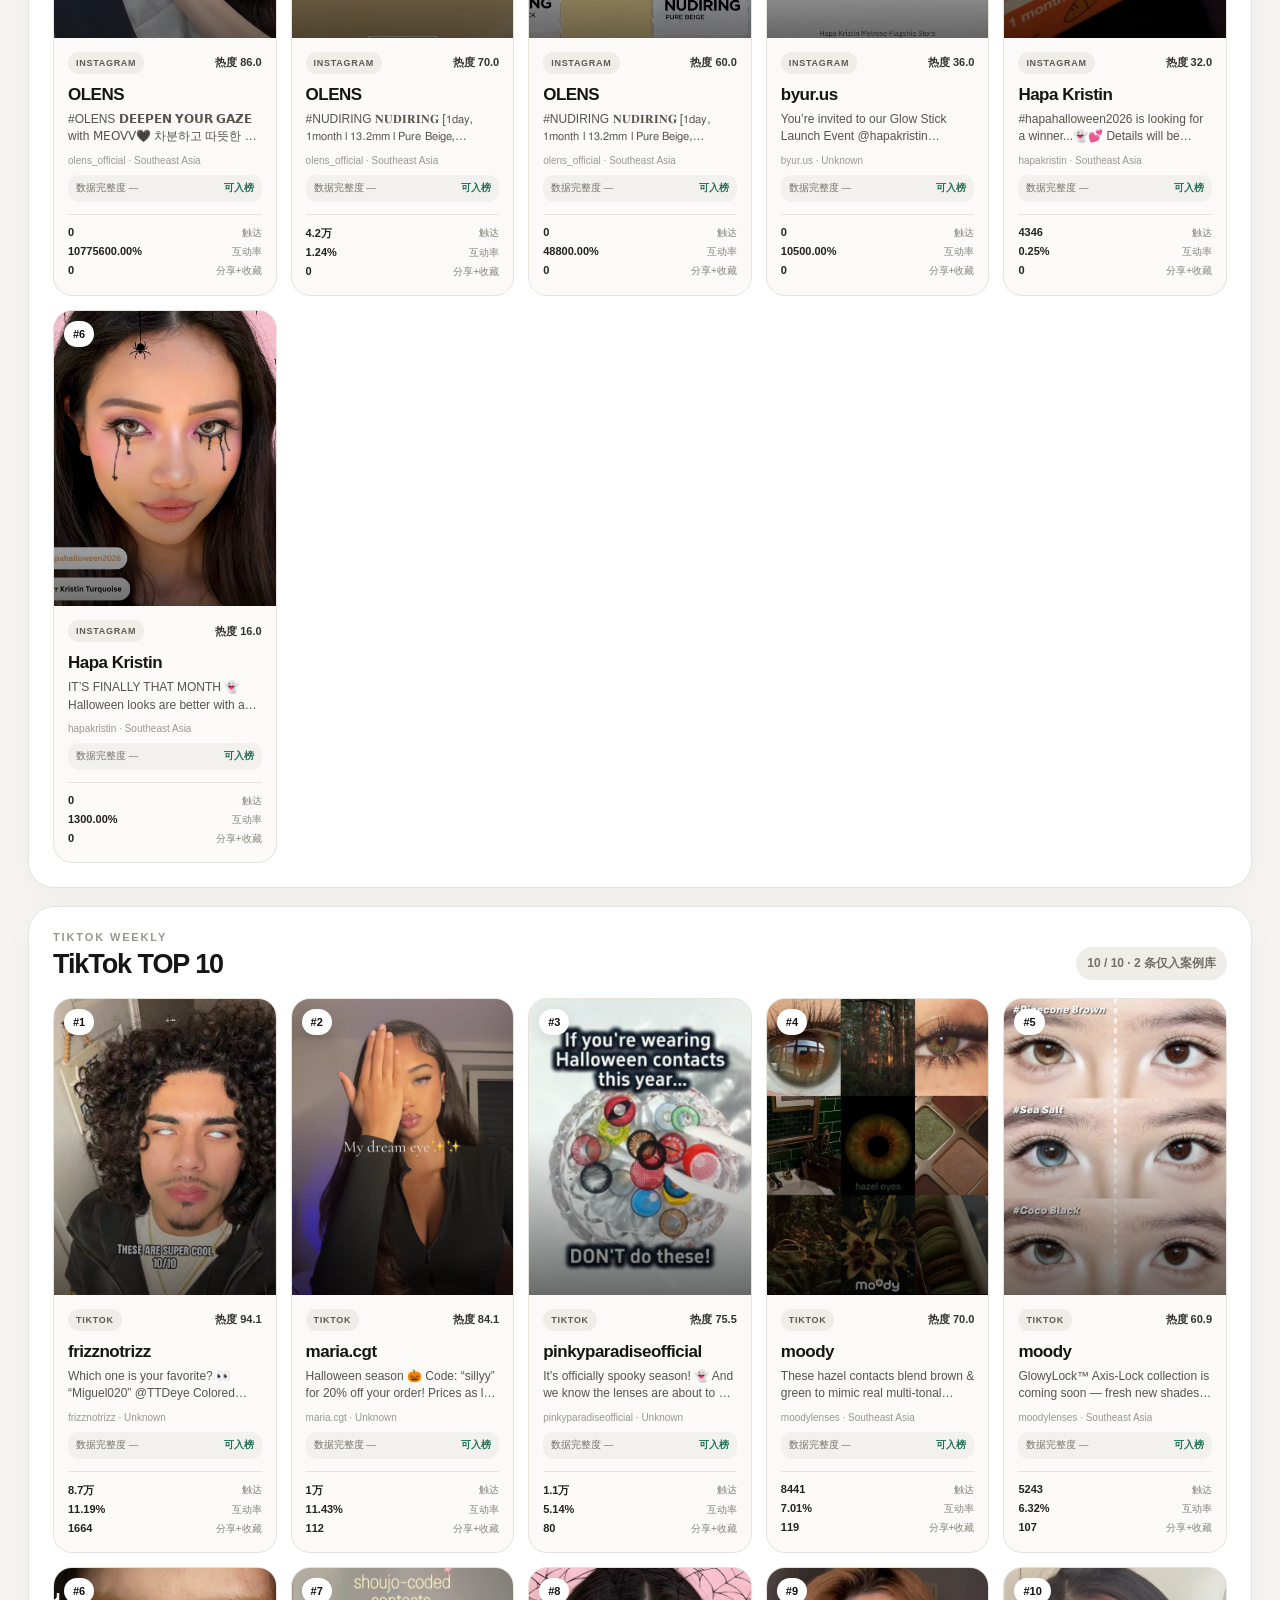
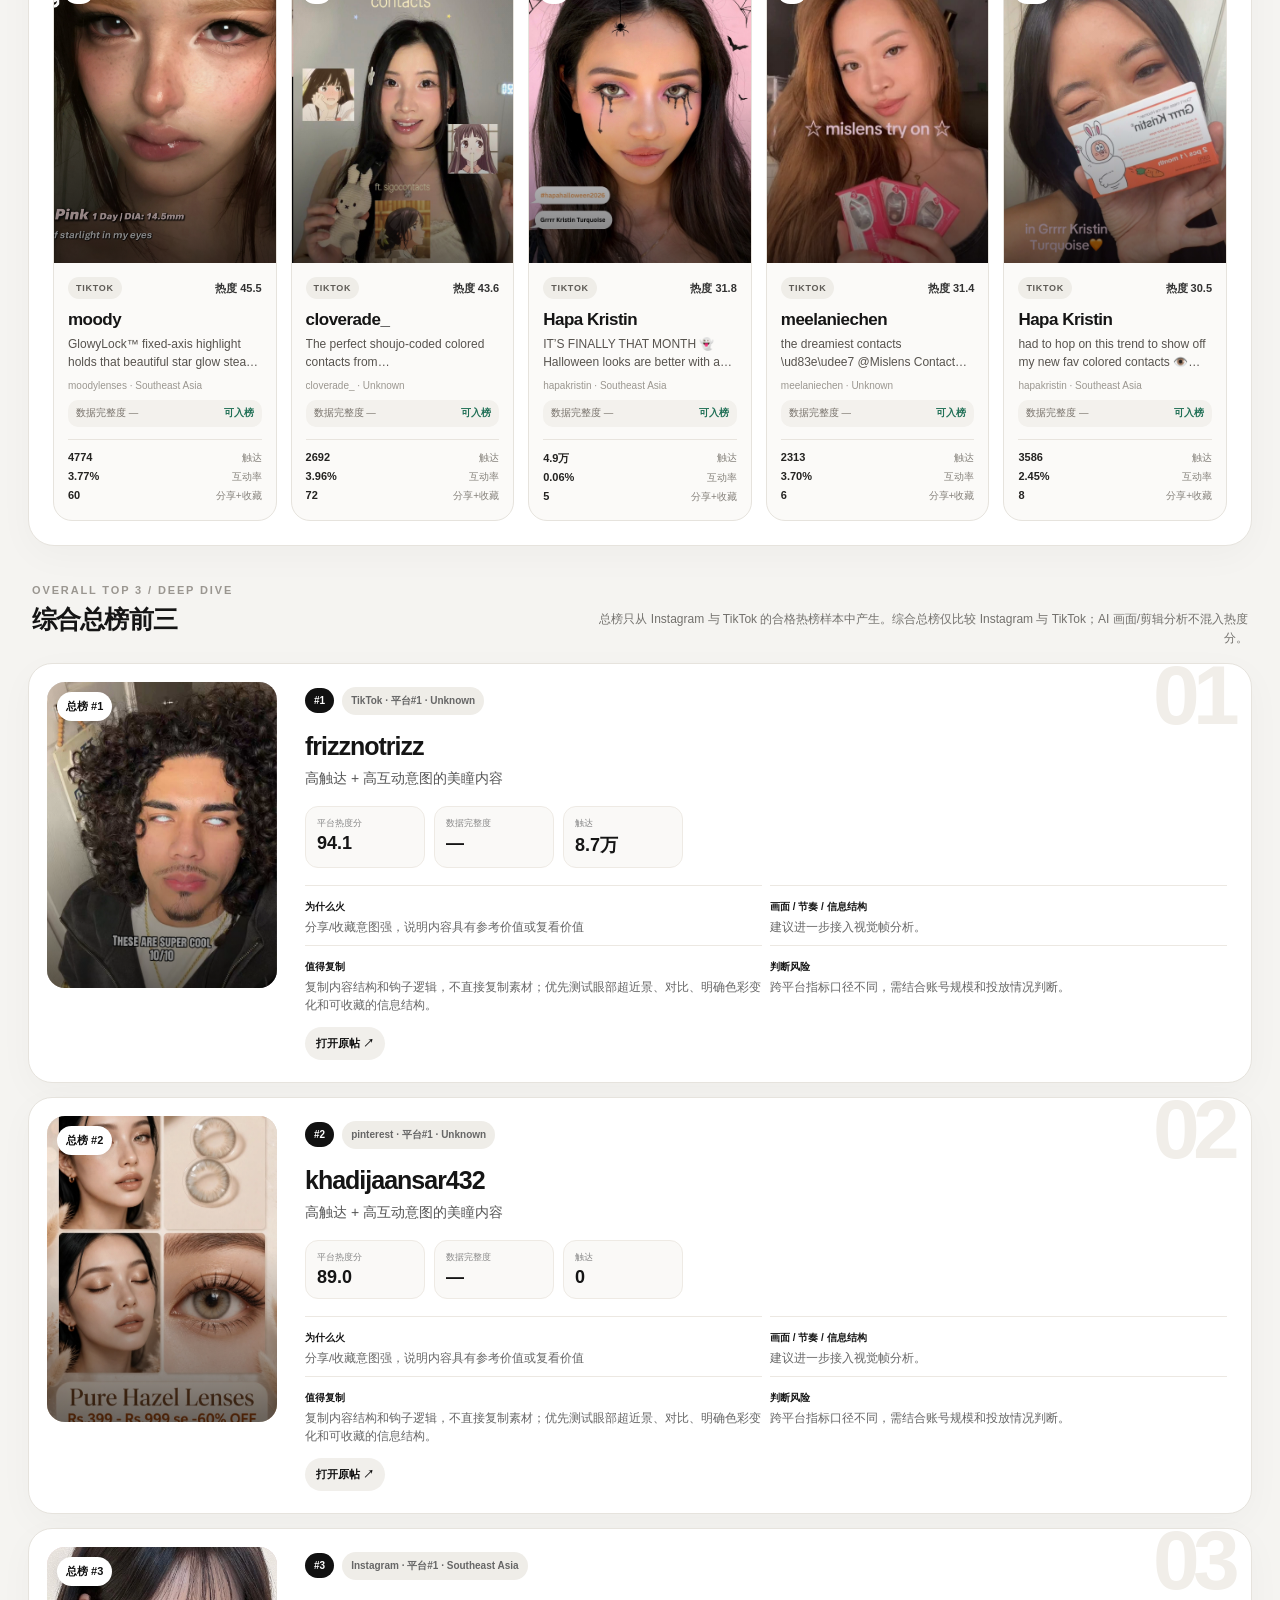
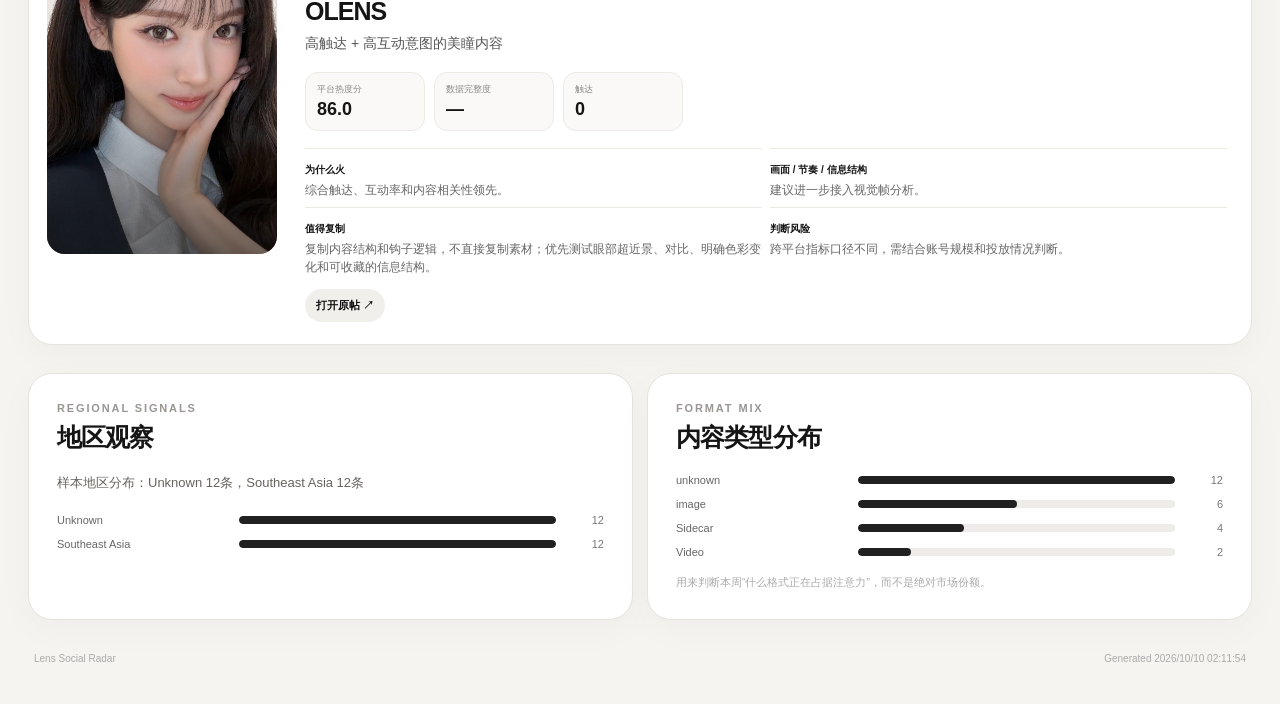
==== commit c8dc5f64: "ui: remove Pinterest search filter and references" ====
--- a/docs/index.html
+++ b/docs/index.html
@@ -48,7 +48,6 @@
             <button class="active" type="button" data-search-platform="all">全部</button>
             <button type="button" data-search-platform="instagram">Instagram</button>
             <button type="button" data-search-platform="tiktok">TikTok</button>
-            <button type="button" data-search-platform="pinterest">Pinterest</button>
           </div>
         </div>
         <div class="quick-searches" aria-label="快捷搜索">
@@ -86,7 +85,7 @@
             <div class="eyebrow">PLATFORM TOP 10</div>
             <h2>两大平台周榜</h2>
           </div>
-          <p>Instagram 与 TikTok 各自独立评出 TOP 10。Pinterest 不参与热榜，只保留在案例库与搜索中作为视觉参考。</p>
+          <p>Instagram 与 TikTok 各自独立评出 TOP 10。系统当前只监测 Instagram 与 TikTok。</p>
         </div>
         <div id="platformBoards" class="platform-boards"></div>
       </section>
@@ -97,7 +96,7 @@
             <div class="eyebrow">OVERALL TOP 3 / DEEP DIVE</div>
             <h2>综合总榜前三</h2>
           </div>
-          <p>总榜只从 Instagram 与 TikTok 的合格热榜样本中产生。Pinterest 不参与总榜；AI 画面/剪辑分析也不混入热度分。</p>
+          <p>总榜只从 Instagram 与 TikTok 的合格热榜样本中产生。综合总榜仅比较 Instagram 与 TikTok；AI 画面/剪辑分析不混入热度分。</p>
         </div>
         <div id="podium" class="podium-grid"></div>
       </section>
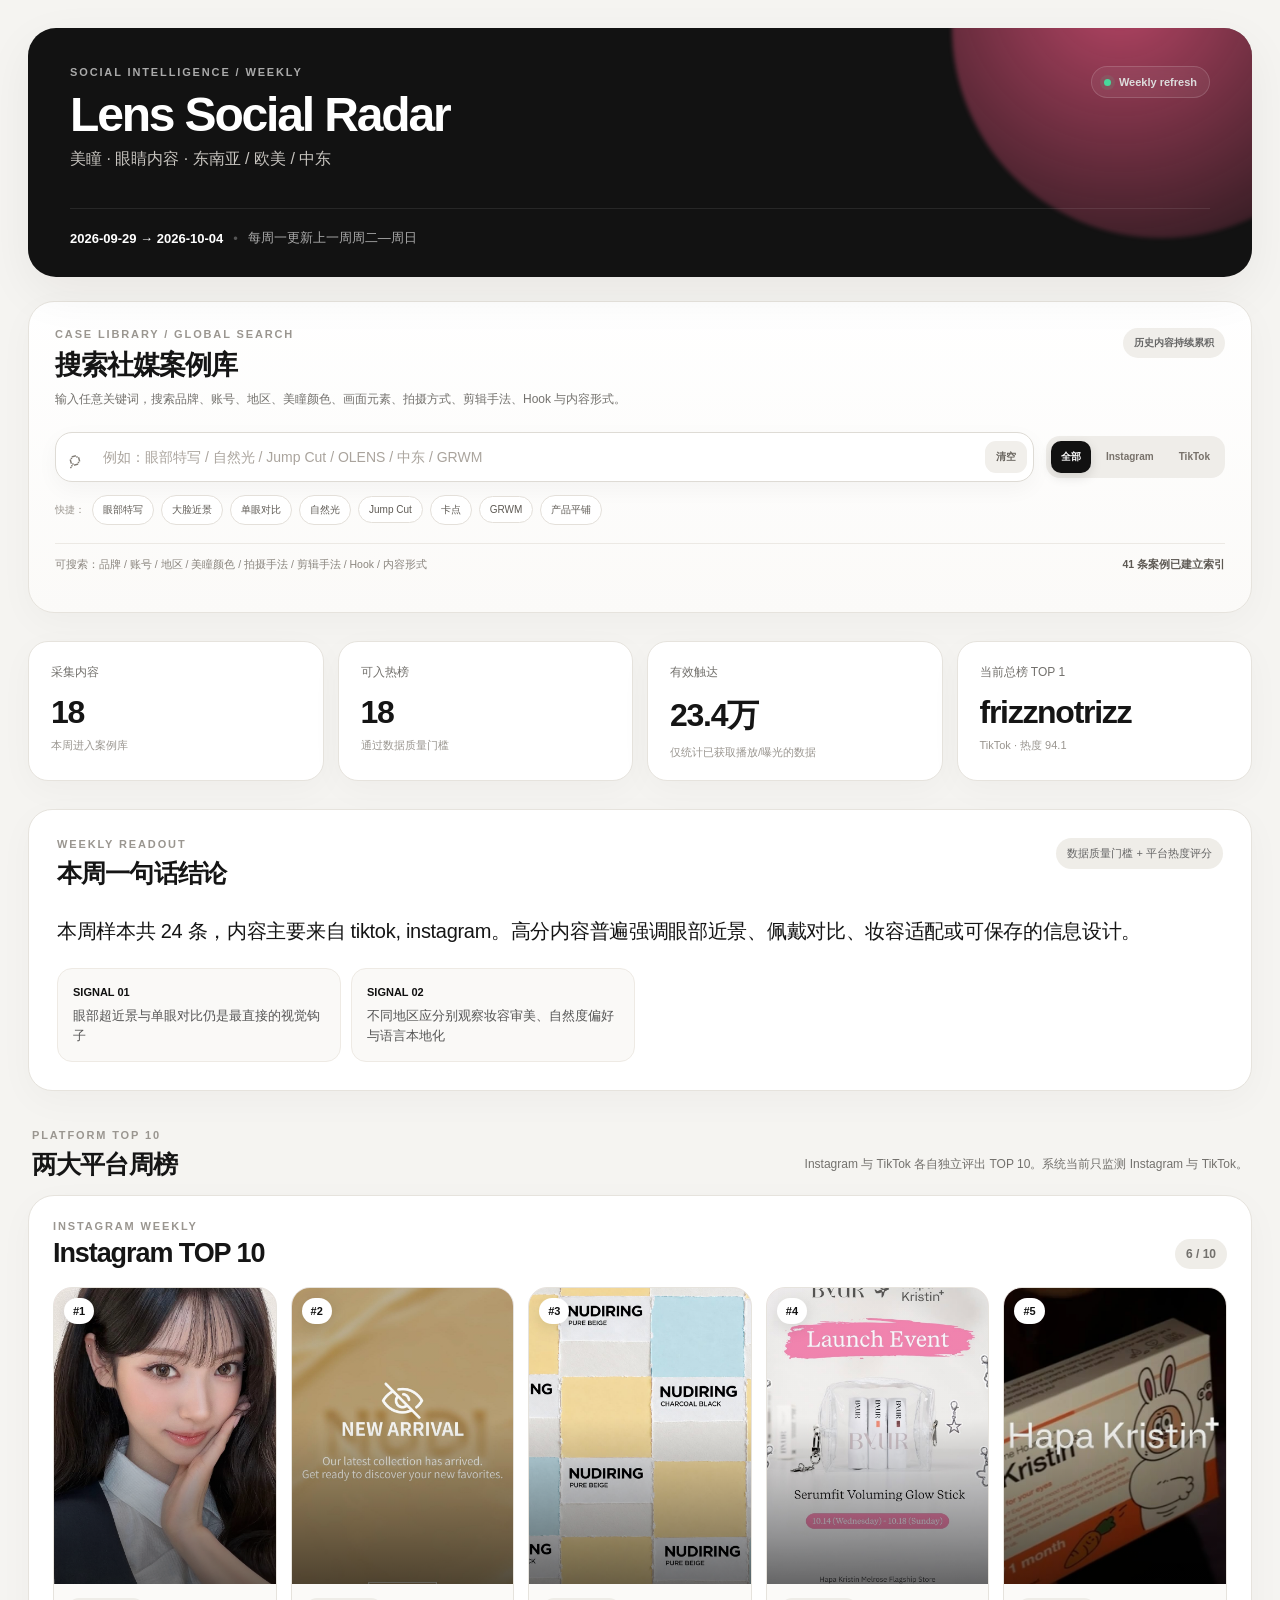
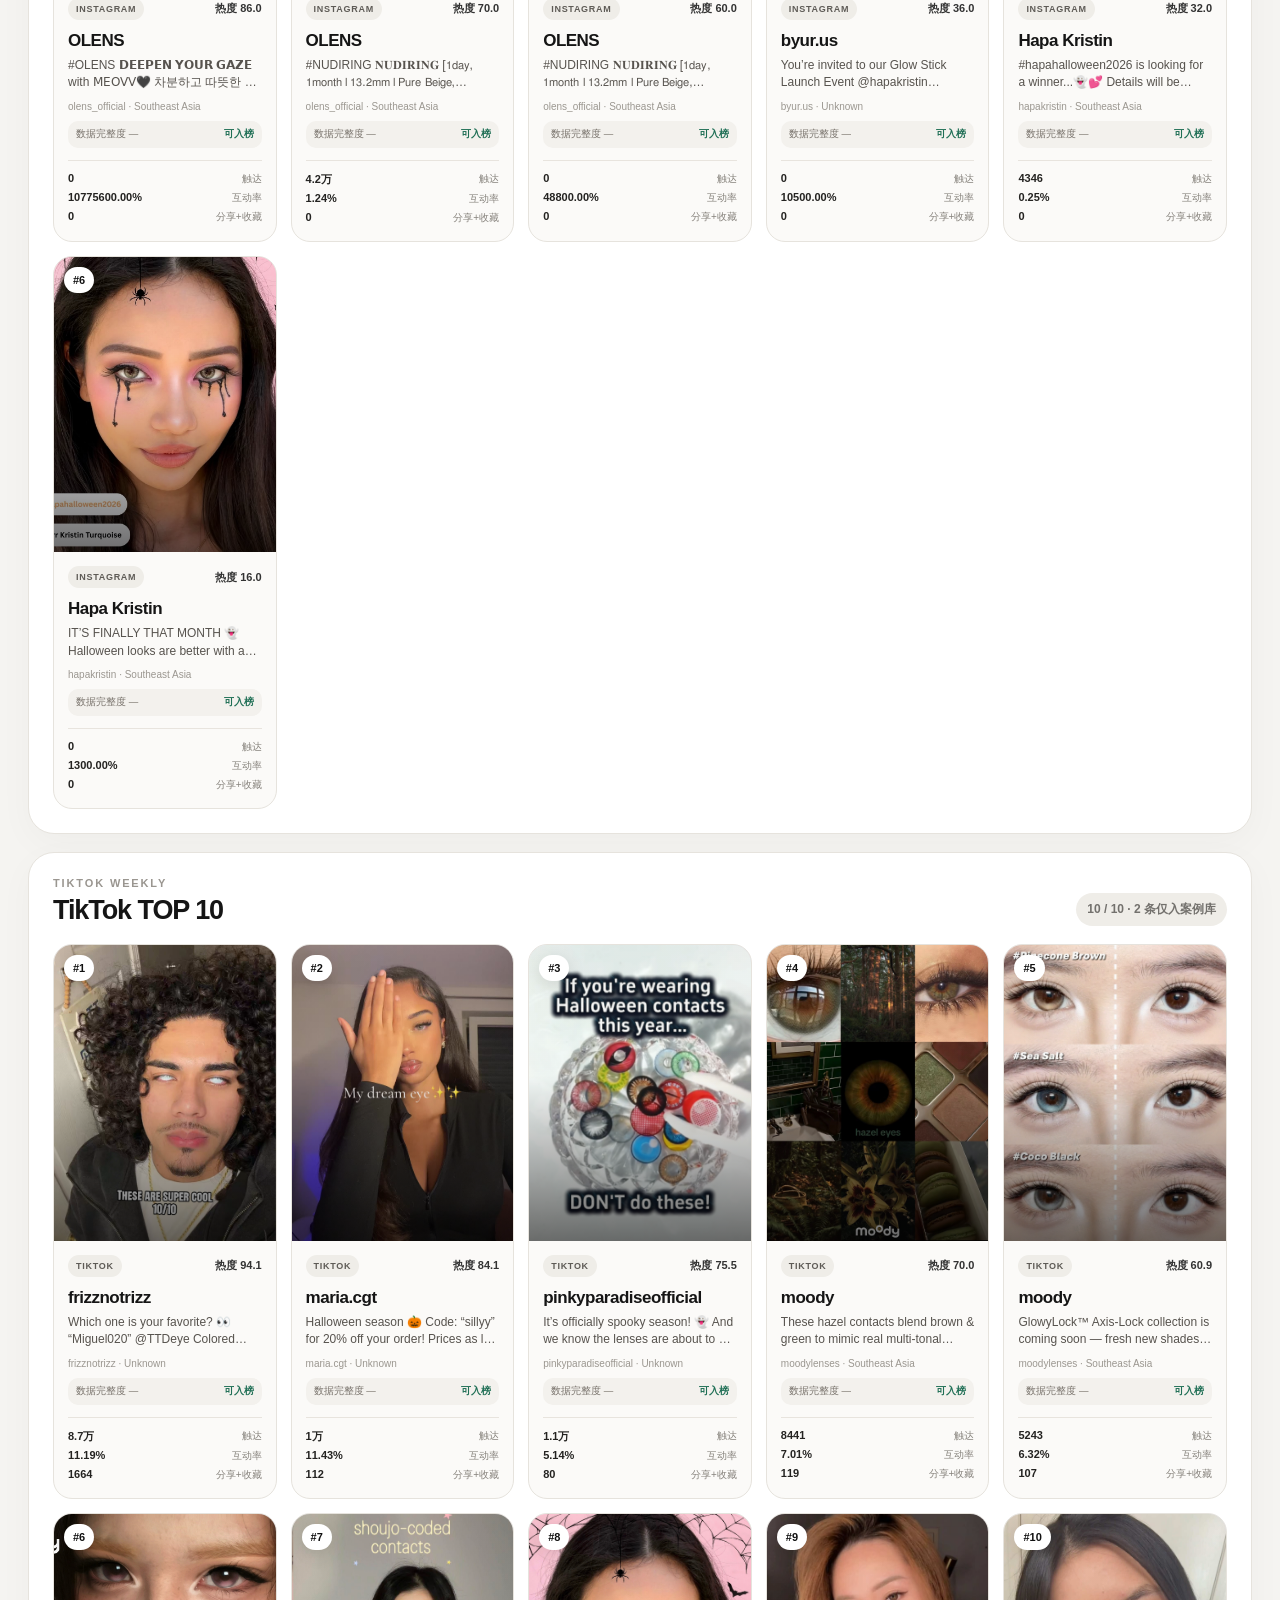
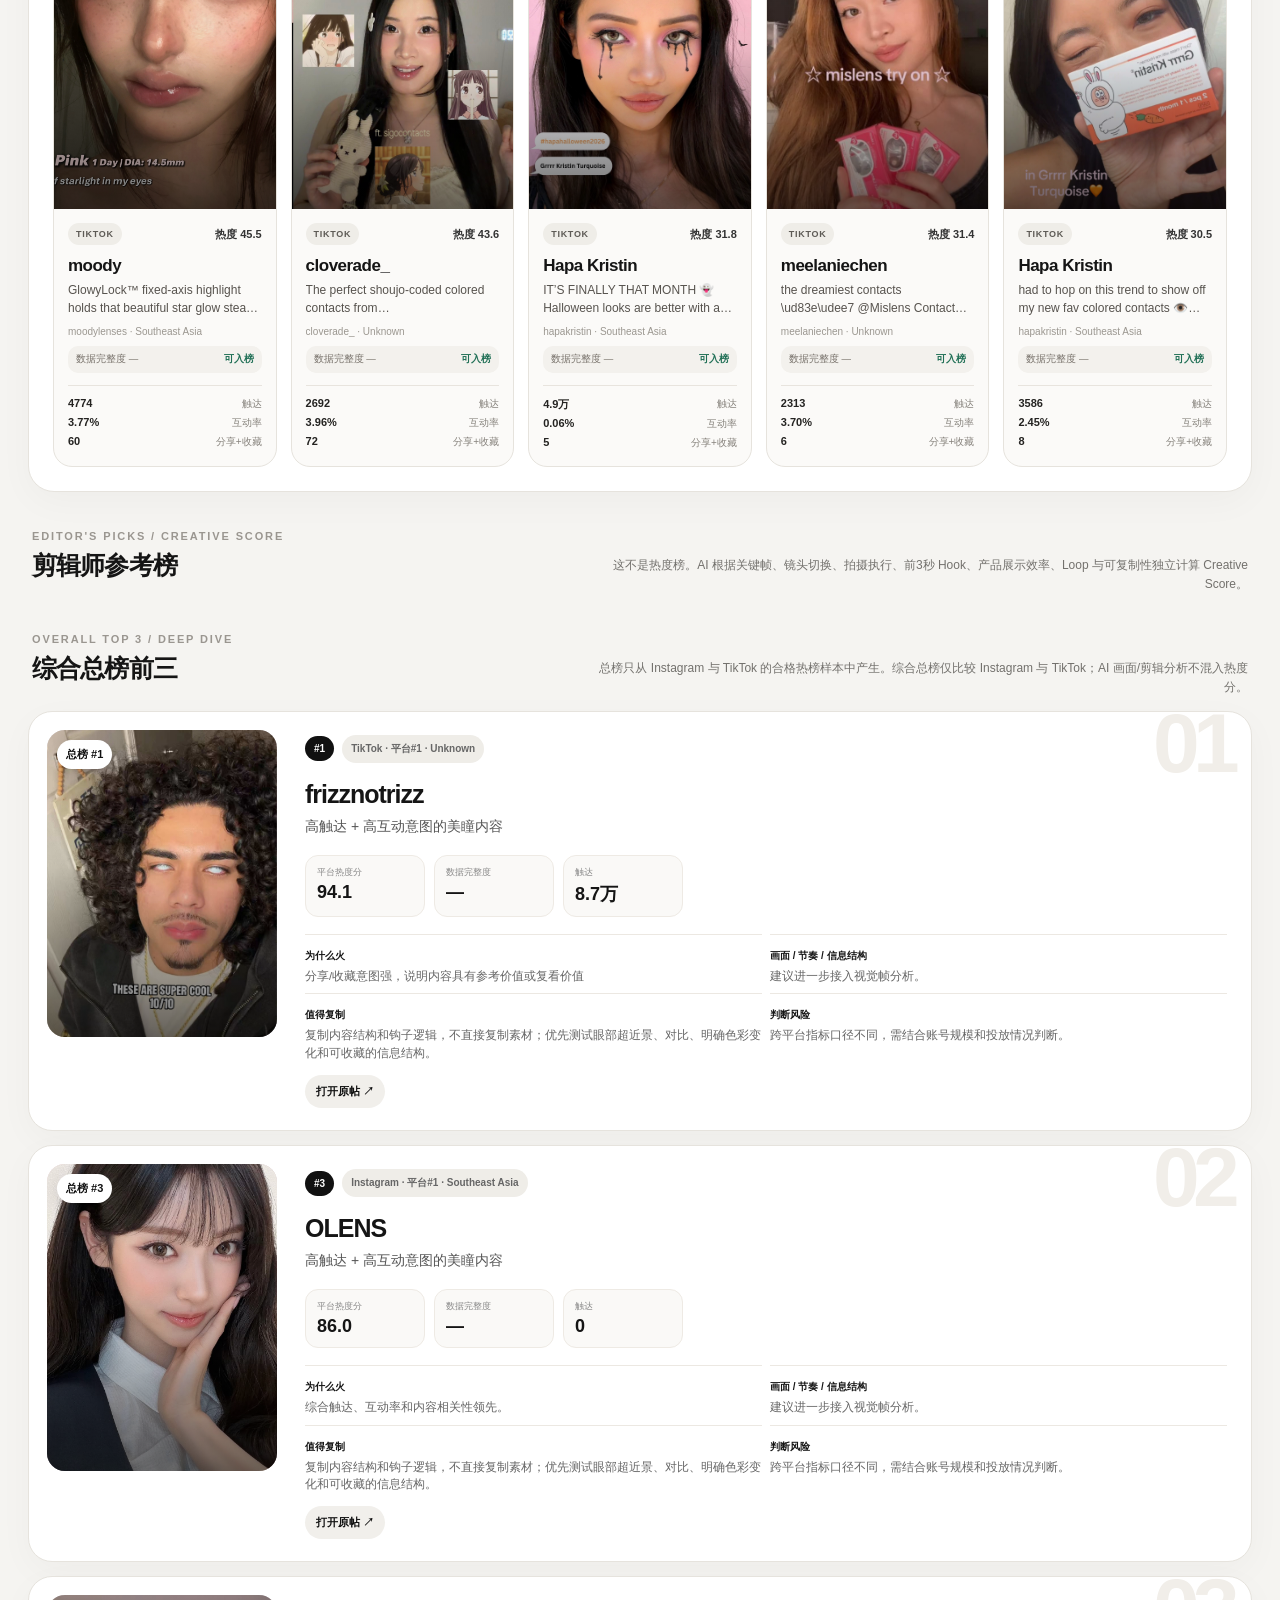
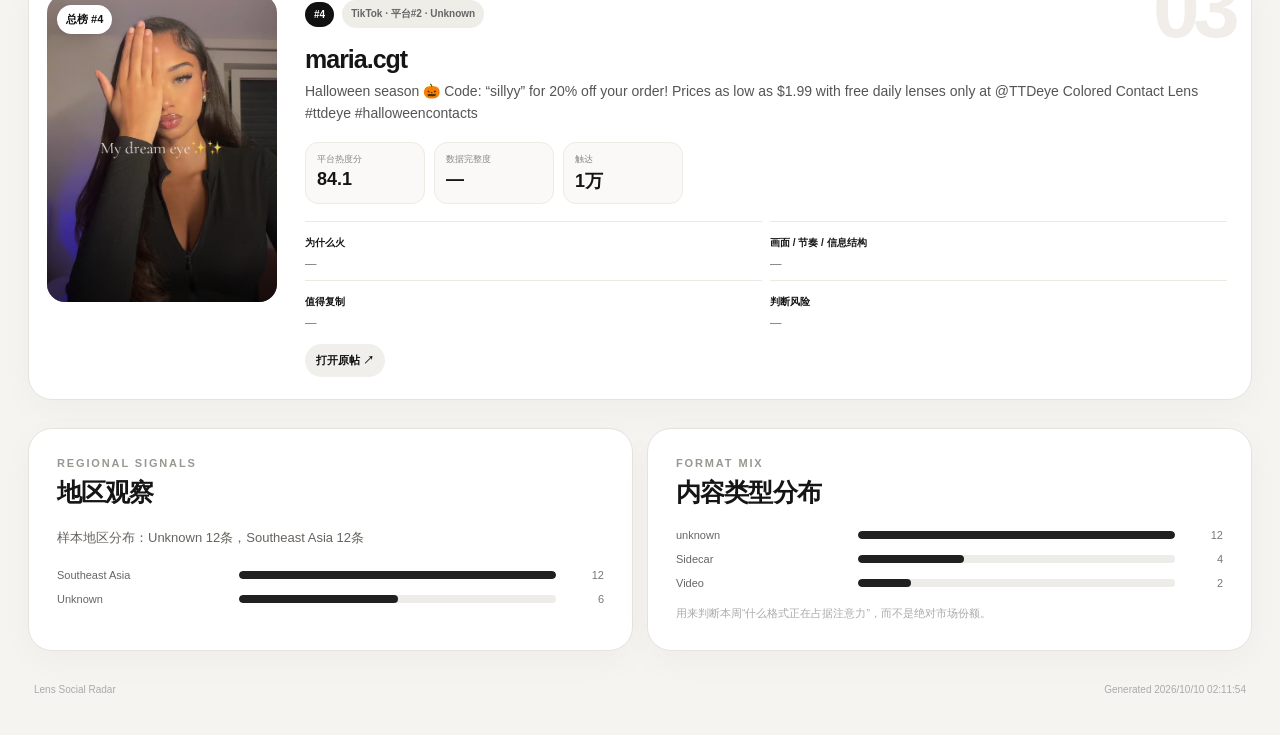
==== commit 25a9d568: "ui: add Editor's Picks creative leaderboard section" ====
--- a/docs/index.html
+++ b/docs/index.html
@@ -3,7 +3,7 @@
 <head>
   <meta charset="utf-8" />
   <meta name="viewport" content="width=device-width,initial-scale=1" />
-  <meta name="description" content="Weekly colored contact lens social trend radar across Instagram, TikTok and Pinterest." />
+  <meta name="description" content="Weekly colored contact lens social trend radar across Instagram and TikTok." />
   <title>Lens Social Radar</title>
   <link rel="stylesheet" href="styles.css" />
 </head>
@@ -90,6 +90,18 @@
         <div id="platformBoards" class="platform-boards"></div>
       </section>
 
+      <section class="editors-section">
+        <div class="section-title-row standalone">
+          <div>
+            <div class="eyebrow">EDITOR'S PICKS / CREATIVE SCORE</div>
+            <h2>剪辑师参考榜</h2>
+          </div>
+          <p>这不是热度榜。AI 根据关键帧、镜头切换、拍摄执行、前3秒 Hook、产品展示效率、Loop 与可复制性独立计算 Creative Score。</p>
+        </div>
+        <div id="creativeStatus" class="creative-status"></div>
+        <div id="editorsPicks" class="editors-grid"></div>
+      </section>
+
       <section class="overall-section">
         <div class="section-title-row standalone">
           <div>
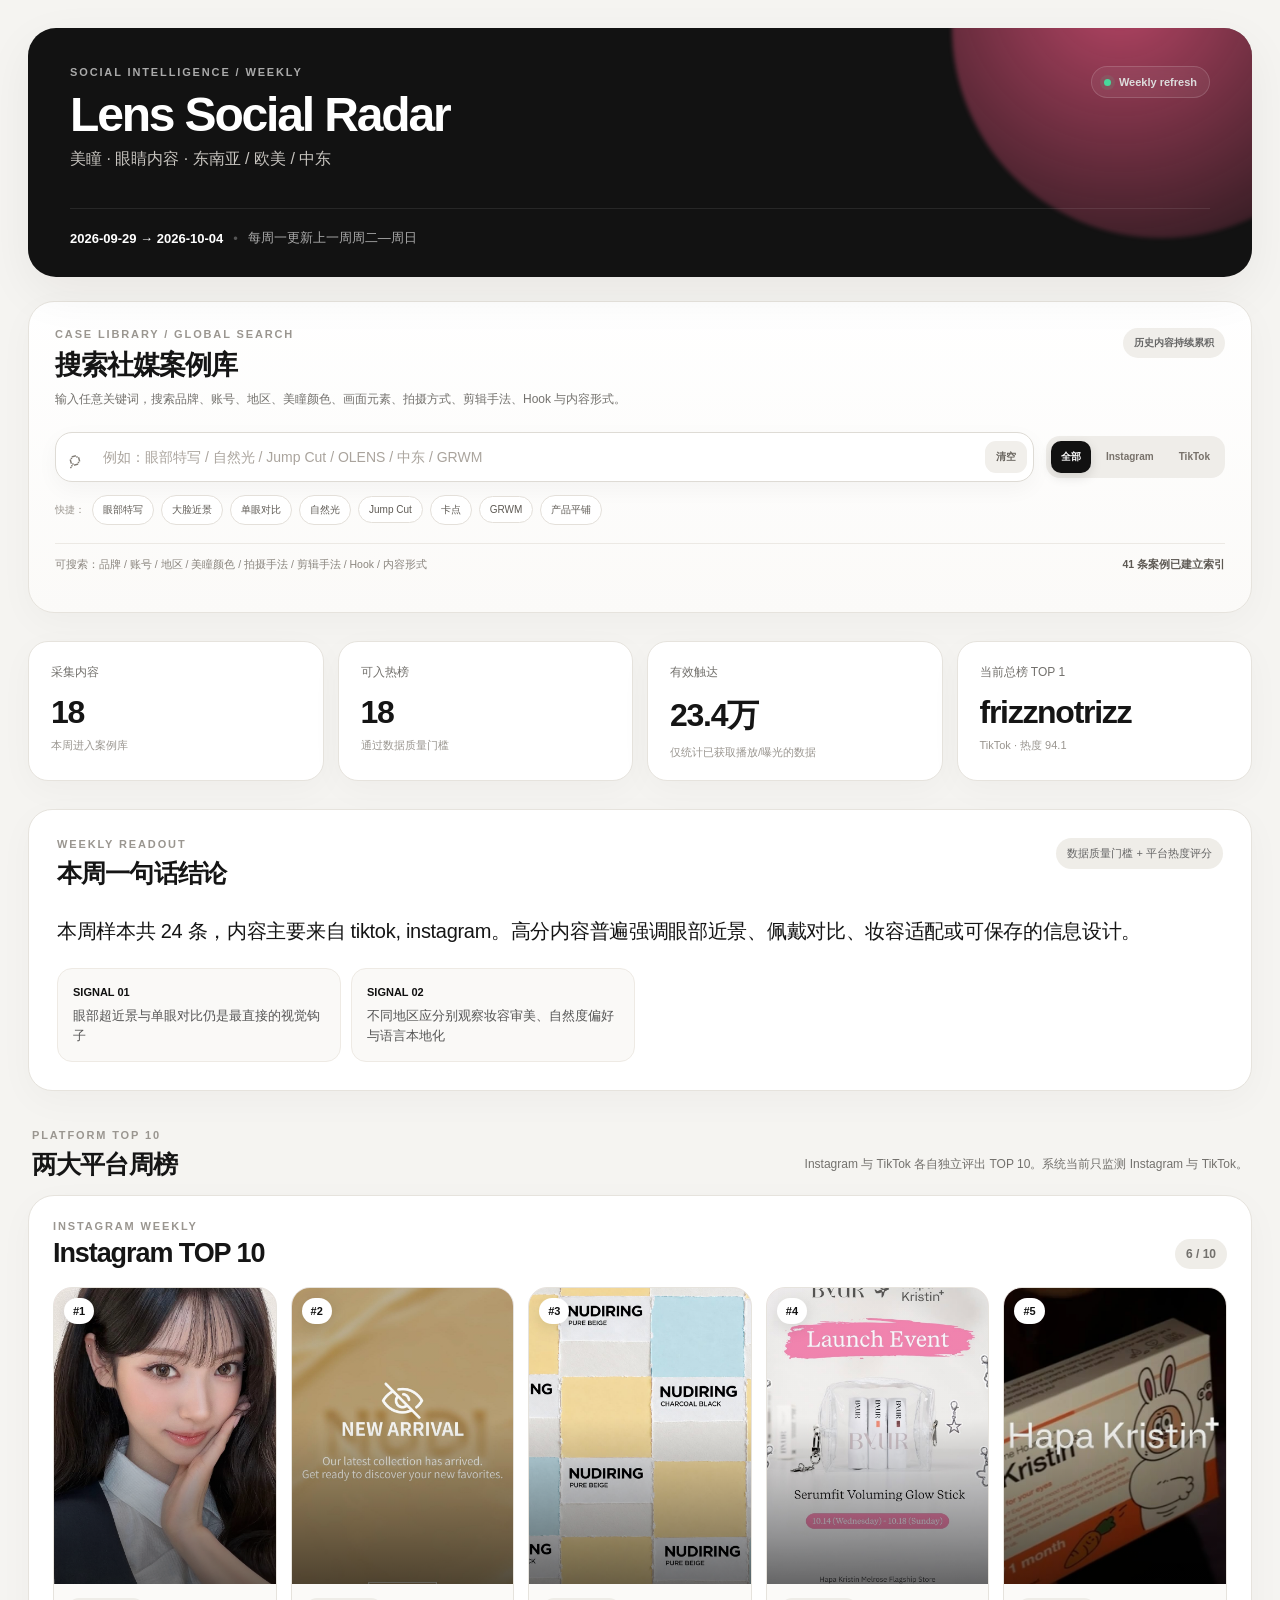
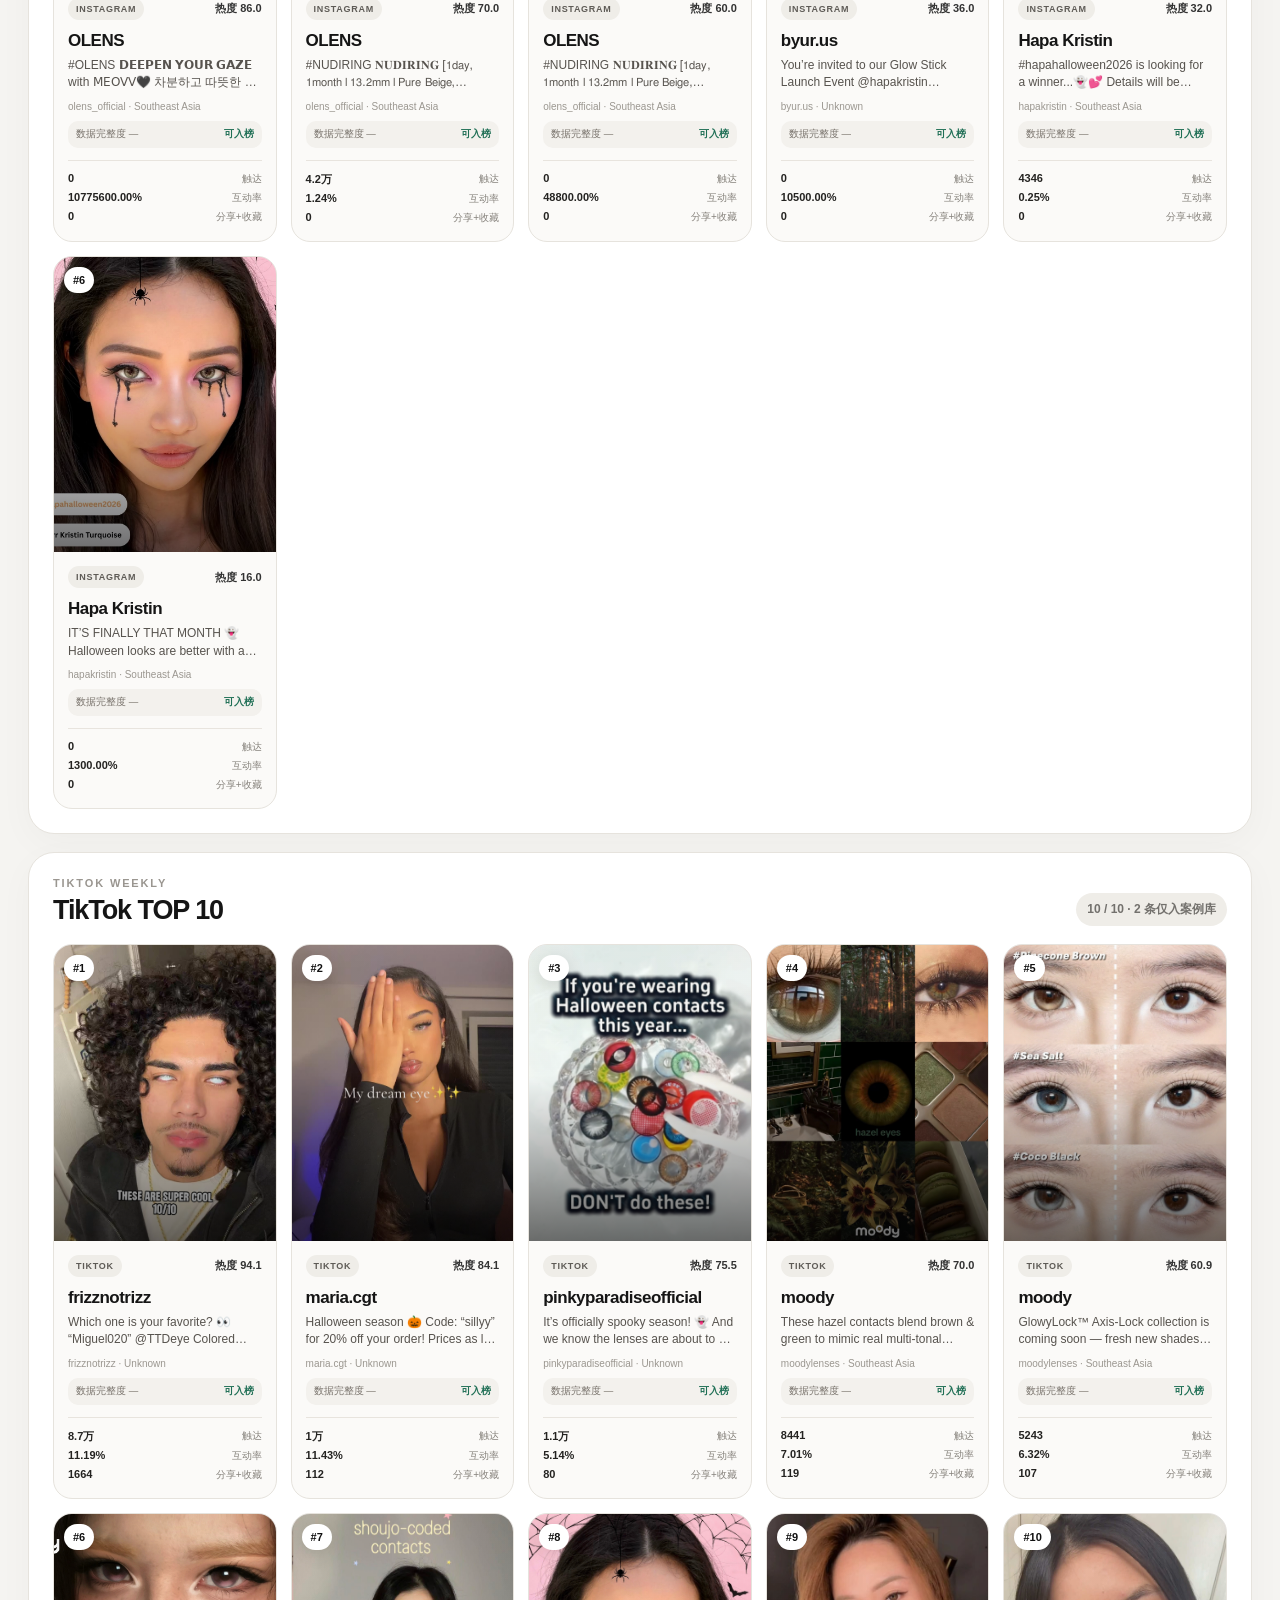
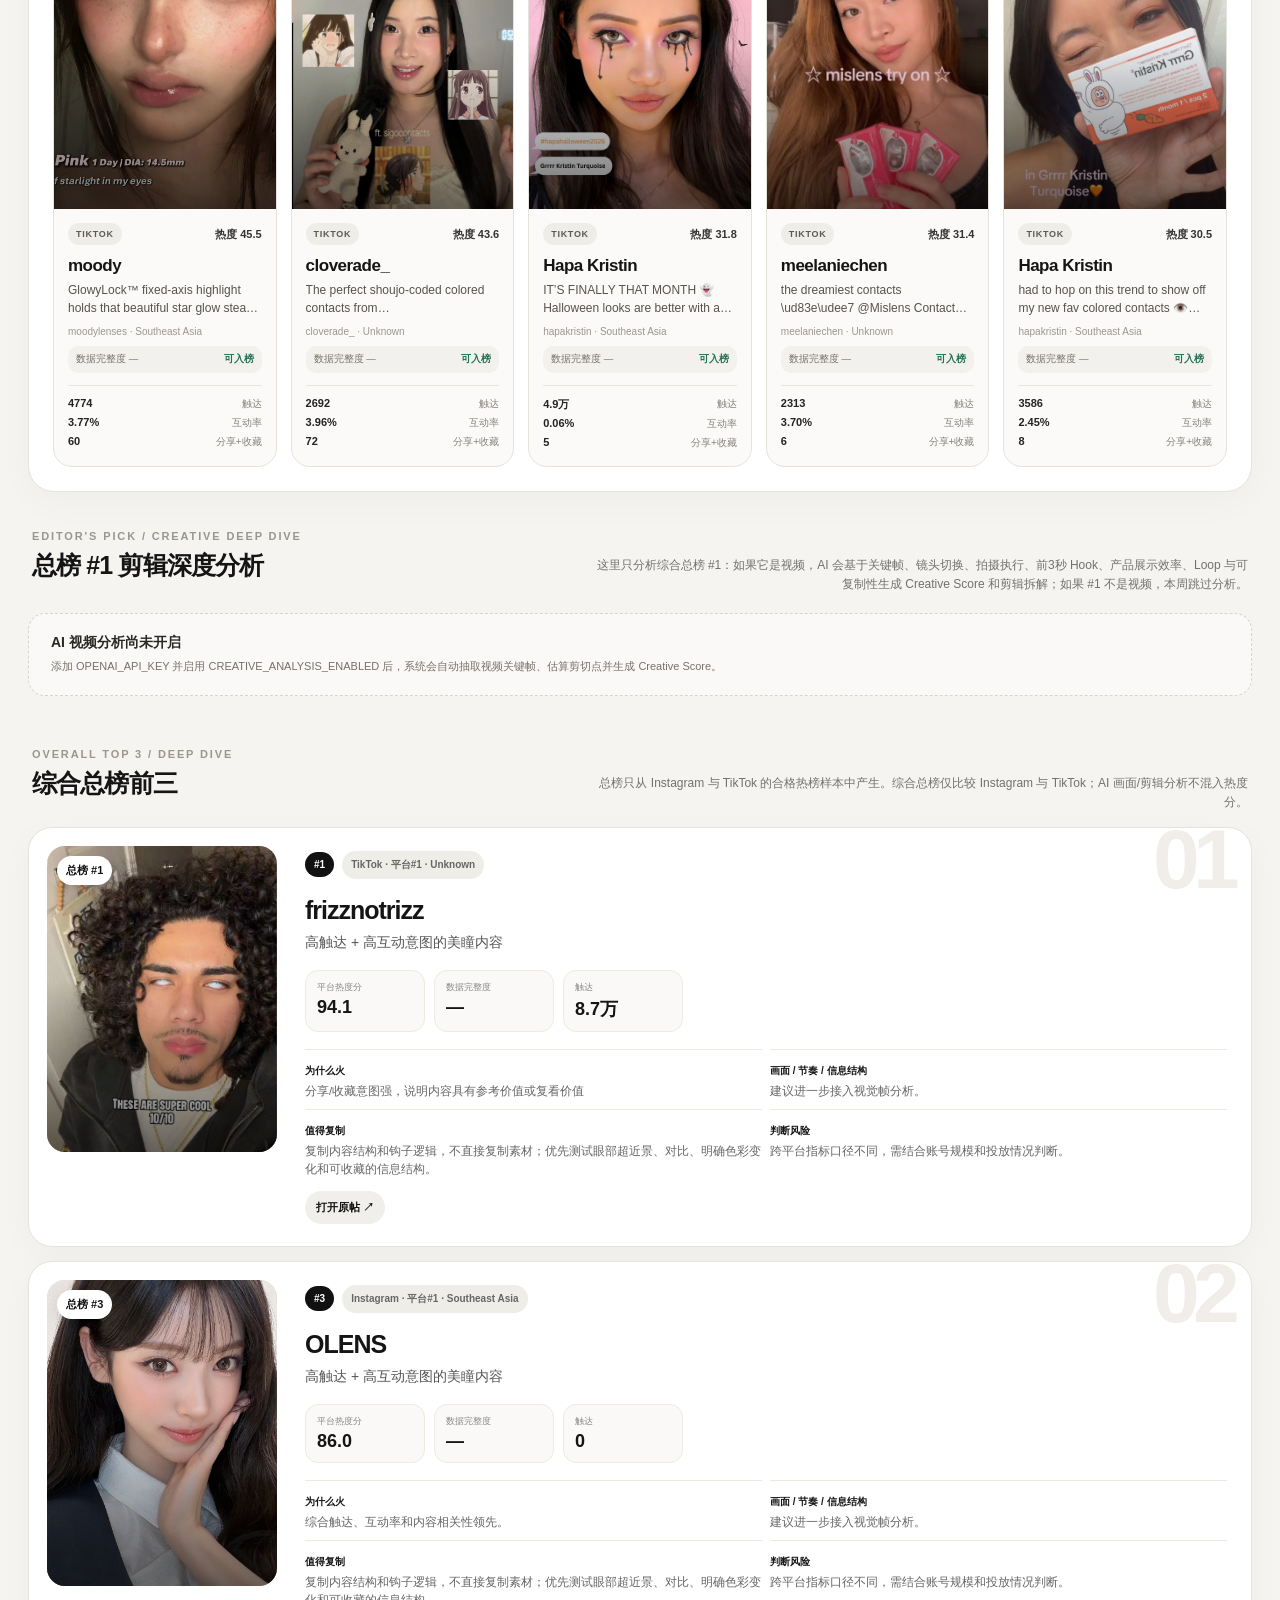
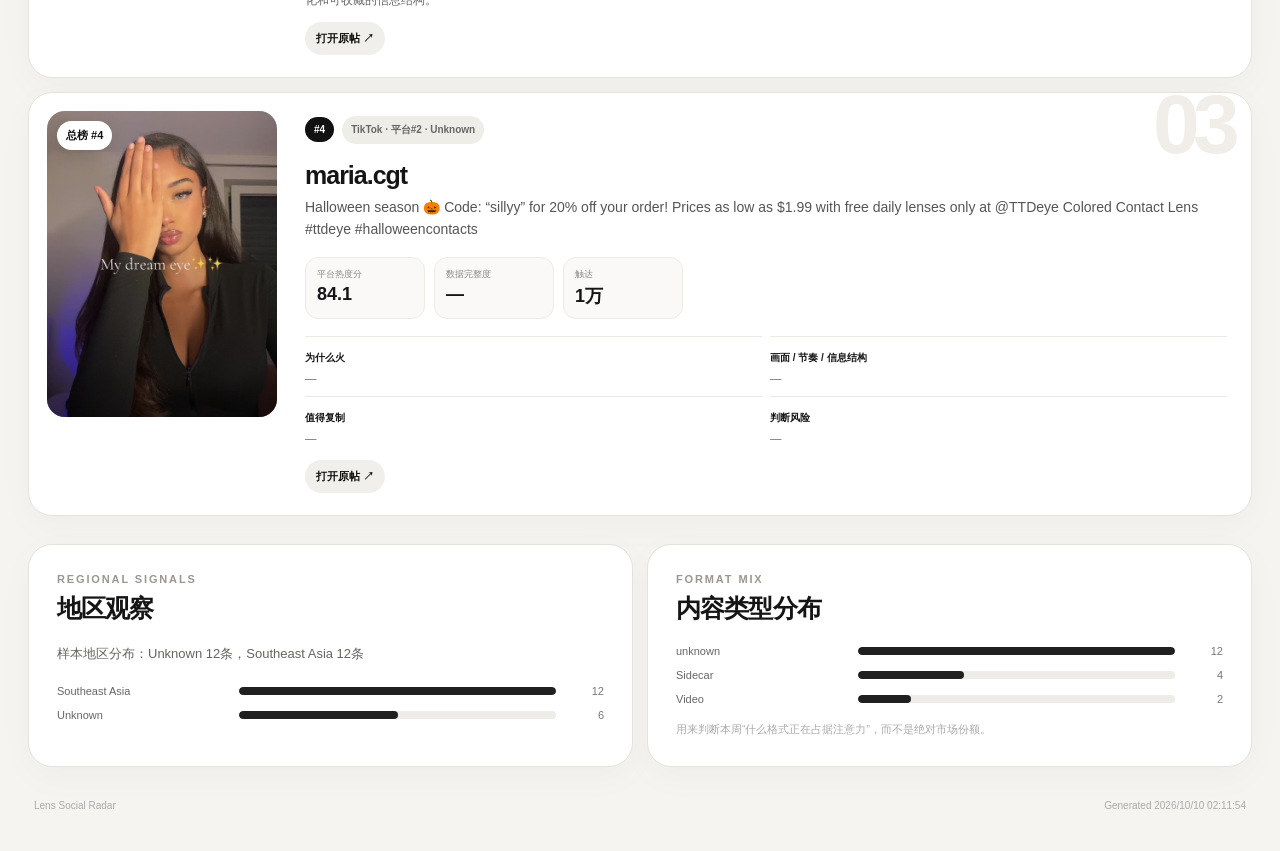
==== commit 29b277b9: "ui: make creative section a single top-post deep dive" ====
--- a/docs/index.html
+++ b/docs/index.html
@@ -93,10 +93,10 @@
       <section class="editors-section">
         <div class="section-title-row standalone">
           <div>
-            <div class="eyebrow">EDITOR'S PICKS / CREATIVE SCORE</div>
-            <h2>剪辑师参考榜</h2>
+            <div class="eyebrow">EDITOR'S PICK / CREATIVE DEEP DIVE</div>
+            <h2>总榜 #1 剪辑深度分析</h2>
           </div>
-          <p>这不是热度榜。AI 根据关键帧、镜头切换、拍摄执行、前3秒 Hook、产品展示效率、Loop 与可复制性独立计算 Creative Score。</p>
+          <p>这里只分析综合总榜 #1：如果它是视频，AI 会基于关键帧、镜头切换、拍摄执行、前3秒 Hook、产品展示效率、Loop 与可复制性生成 Creative Score 和剪辑拆解；如果 #1 不是视频，本周跳过分析。</p>
         </div>
         <div id="creativeStatus" class="creative-status"></div>
         <div id="editorsPicks" class="editors-grid"></div>
--- a/docs/styles.css
+++ b/docs/styles.css
@@ -48,3 +48,9 @@
 /* v1.3 — ranking confidence */
 .data-quality-row{display:flex;justify-content:space-between;gap:8px;align-items:center;margin-top:9px;padding:7px 8px;border-radius:10px;background:#f3f1ed;color:#77716a;font-size:9.5px}
 .data-quality-row span:last-child{color:#1f6f55;font-weight:800}
+
+
+/* v1.4 — Editor's Picks / Creative Score */
+.creative-status{margin:14px 0}.creative-empty{display:flex;flex-direction:column;gap:6px;padding:20px 22px;border:1px dashed #d8d3cb;border-radius:17px;background:#faf9f7;color:#77716a}.creative-empty strong{font-size:14px;color:#2a2825}.creative-empty span{font-size:11px;line-height:1.6}.creative-run-note{display:flex;justify-content:space-between;gap:12px;align-items:center;padding:12px 14px;border:1px solid #e6e1da;border-radius:14px;background:#fff;font-size:10.5px;color:#77716a}.creative-run-note b{color:#111}.editors-grid{display:flex;flex-direction:column;gap:14px}.editor-card{display:grid;grid-template-columns:210px 1fr;gap:20px;background:#fff;border:1px solid var(--line);border-radius:22px;padding:15px;box-shadow:0 10px 34px rgba(22,20,18,.03)}.editor-cover{min-width:0}.editor-cover .post-cover{height:100%;min-height:270px}.editor-body{min-width:0;padding:4px 6px 4px 0}.editor-head{display:flex;justify-content:space-between;gap:16px;align-items:flex-start}.editor-head h3{font-size:22px;letter-spacing:-.035em;margin:8px 0 0}.creative-score{min-width:86px;border-radius:15px;background:#151515;color:#fff;padding:10px 12px;text-align:right}.creative-score span{display:block;font-size:8.5px;letter-spacing:.08em;text-transform:uppercase;color:#aaa}.creative-score strong{display:block;font-size:25px;line-height:1.05;margin-top:3px}.editor-one-line{font-size:14px;line-height:1.6;color:#4f4b46;margin:14px 0}.editor-metrics{display:grid;grid-template-columns:repeat(4,minmax(0,1fr));gap:7px;margin:10px 0}.editor-metrics span{display:flex;justify-content:space-between;gap:8px;padding:8px 9px;border-radius:11px;background:#f5f3ef;color:#837e77;font-size:9.5px}.editor-metrics b{color:#26231f}.editor-tags{display:flex;flex-wrap:wrap;gap:6px;margin:10px 0 14px}.editor-tags span{font-size:9px;border:1px solid #e1ddd6;border-radius:999px;padding:5px 7px;color:#5f5a54;background:#fff}.editor-analysis-grid{display:grid;grid-template-columns:repeat(2,minmax(0,1fr));gap:8px}.editor-analysis-grid>div{border-top:1px solid #ece8e2;padding-top:9px}.editor-analysis-grid b{font-size:9.5px;color:#25221f}.editor-analysis-grid p{font-size:10.5px;color:#6f6962;line-height:1.55;margin:4px 0 0}.editor-link{display:inline-flex;text-decoration:none;margin-top:12px;background:#efede9;border-radius:999px;padding:8px 10px;font-size:10px;font-weight:800}.editors-section .section-title-row{padding-bottom:4px}
+@media(max-width:920px){.editor-card{grid-template-columns:170px 1fr}.editor-metrics{grid-template-columns:repeat(2,1fr)}}
+@media(max-width:640px){.editor-card{grid-template-columns:1fr;padding:12px}.editor-cover{max-width:260px}.editor-cover .post-cover{min-height:0}.editor-analysis-grid{grid-template-columns:1fr}.creative-run-note{align-items:flex-start;flex-direction:column}}
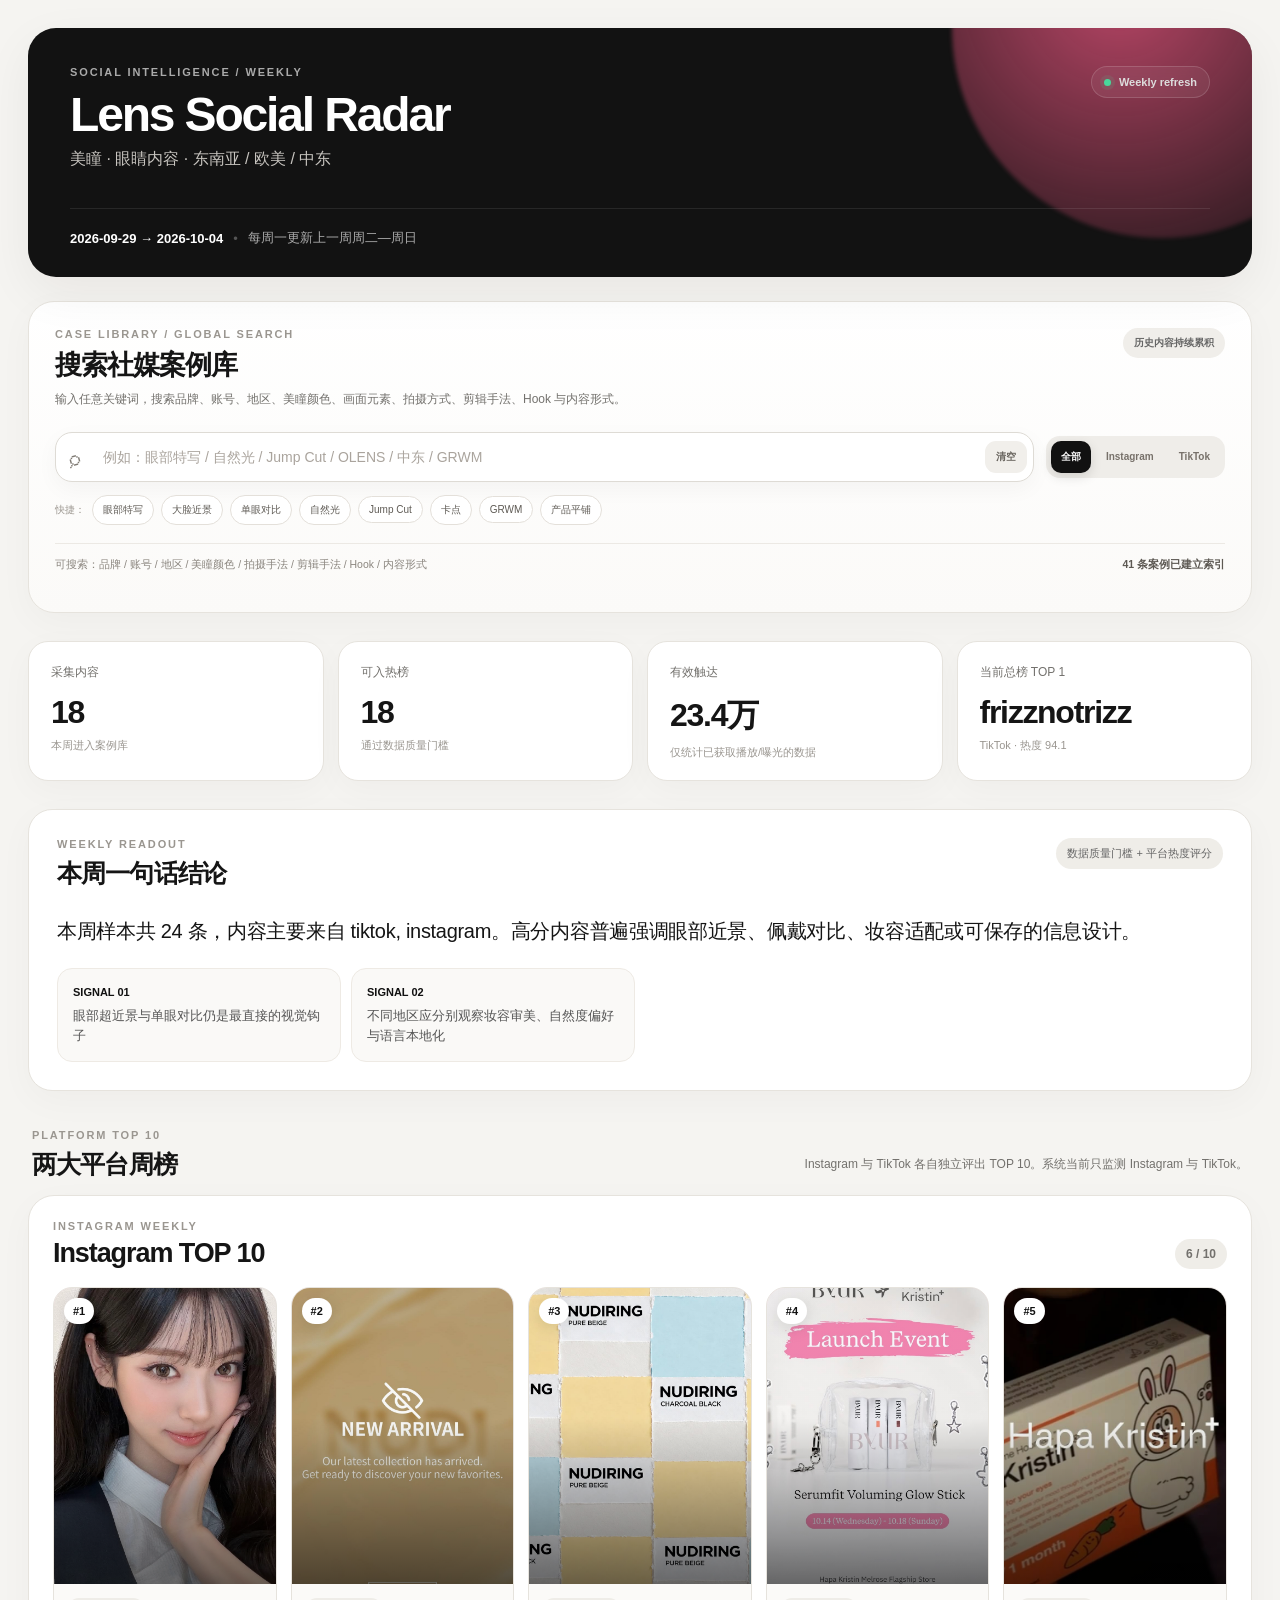
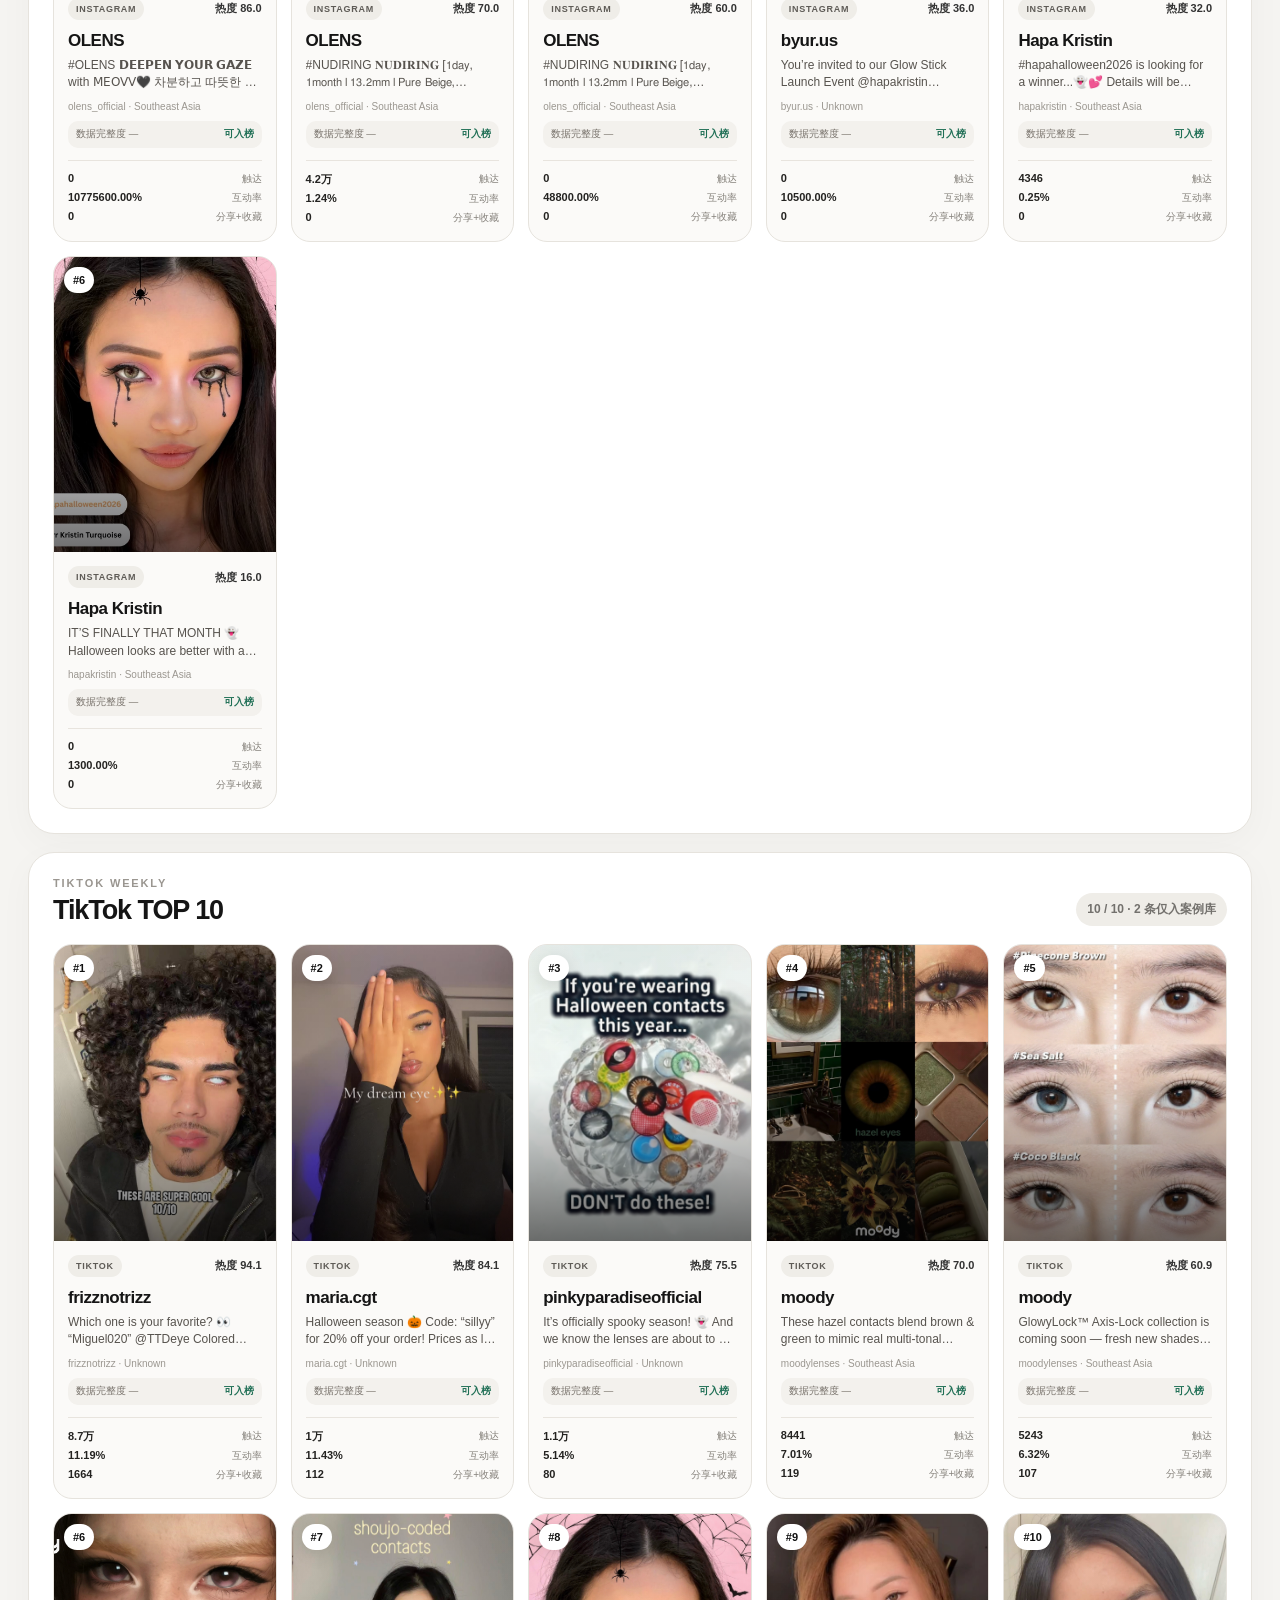
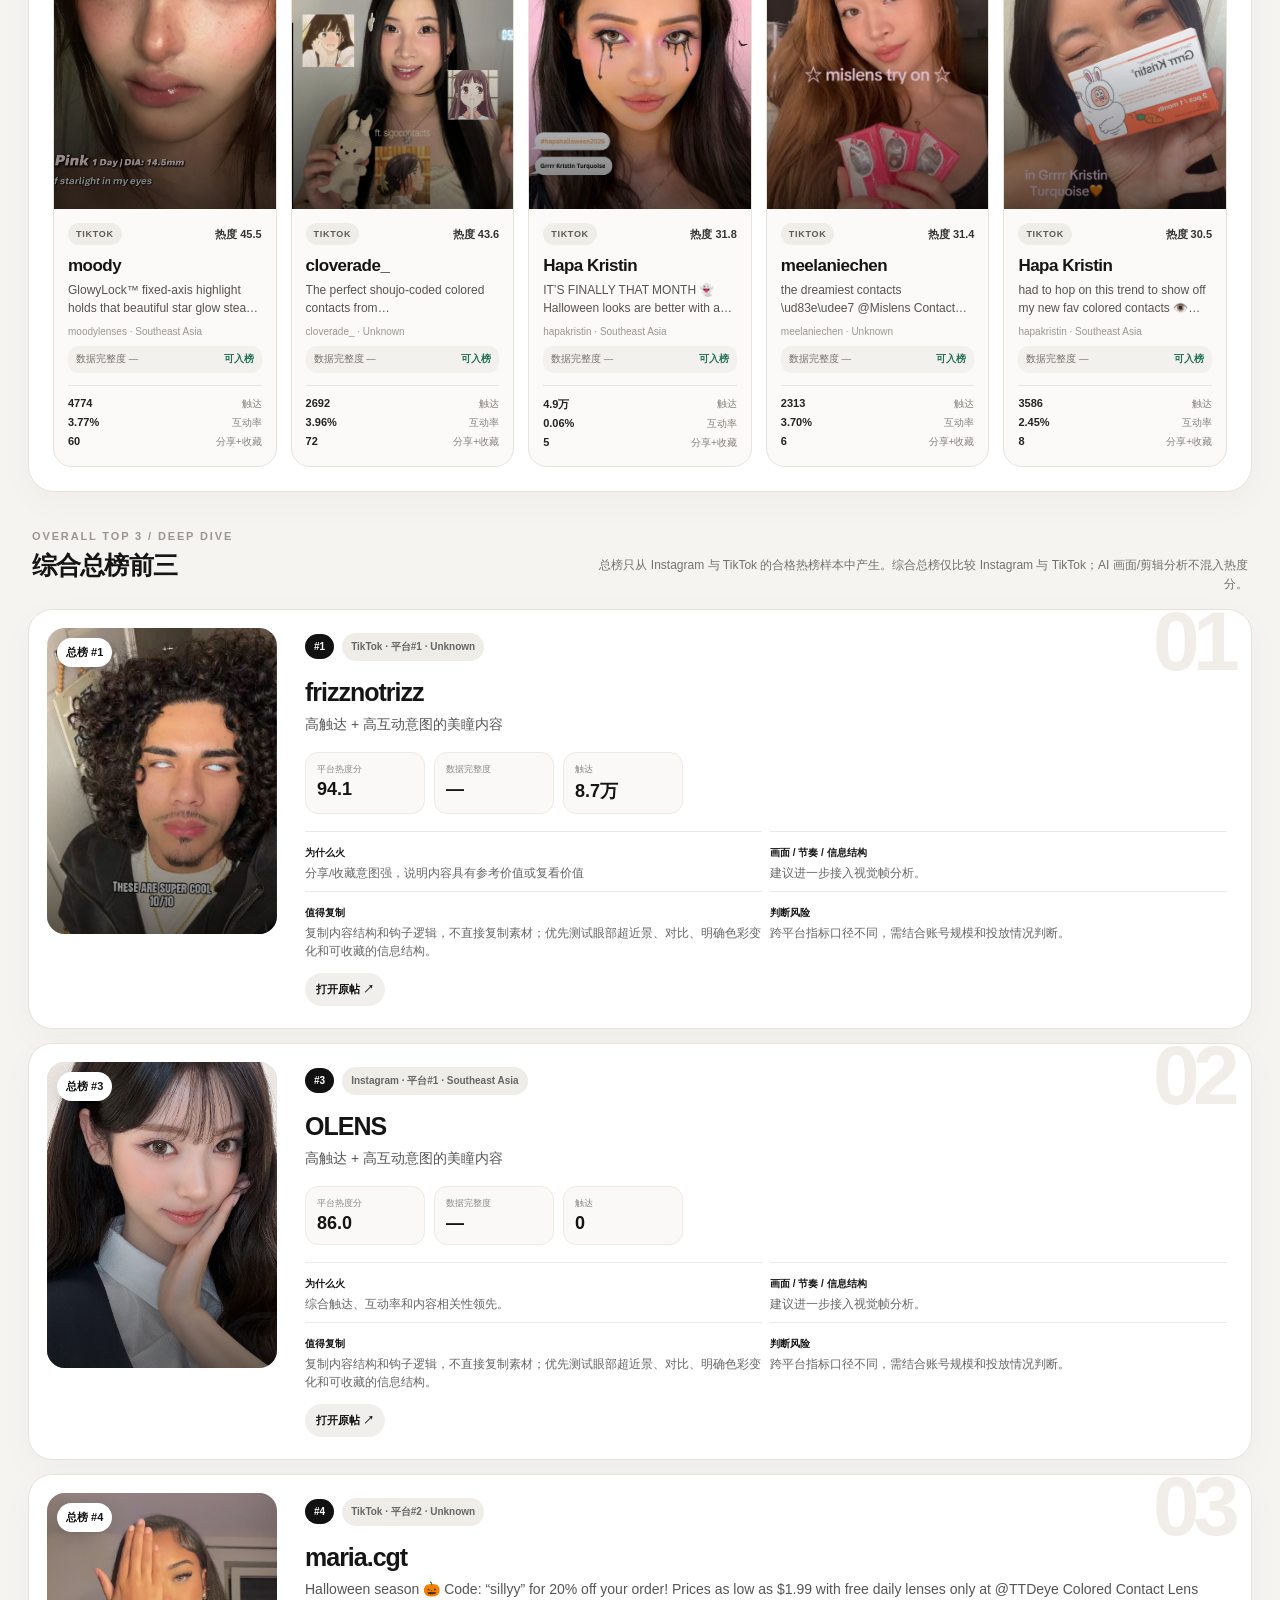
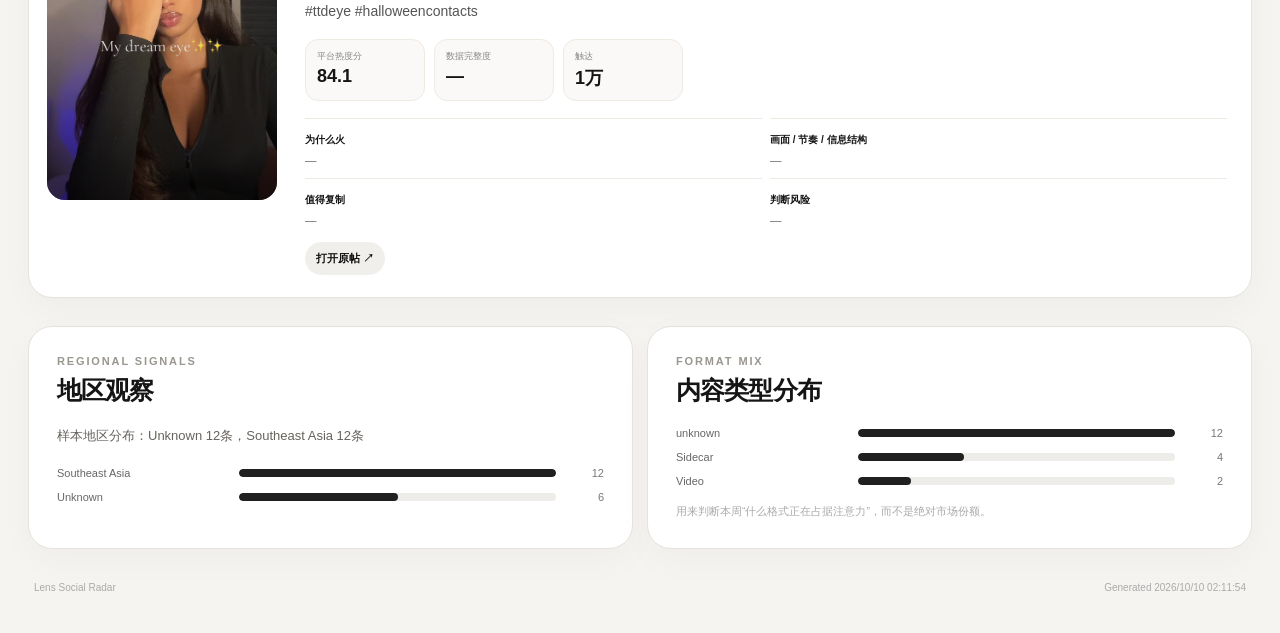
==== commit ab25edba: "ui: remove inactive AI creative deep-dive section" ====
--- a/docs/index.html
+++ b/docs/index.html
@@ -90,17 +90,6 @@
         <div id="platformBoards" class="platform-boards"></div>
       </section>
 
-      <section class="editors-section">
-        <div class="section-title-row standalone">
-          <div>
-            <div class="eyebrow">EDITOR'S PICK / CREATIVE DEEP DIVE</div>
-            <h2>总榜 #1 剪辑深度分析</h2>
-          </div>
-          <p>这里只分析综合总榜 #1：如果它是视频，AI 会基于关键帧、镜头切换、拍摄执行、前3秒 Hook、产品展示效率、Loop 与可复制性生成 Creative Score 和剪辑拆解；如果 #1 不是视频，本周跳过分析。</p>
-        </div>
-        <div id="creativeStatus" class="creative-status"></div>
-        <div id="editorsPicks" class="editors-grid"></div>
-      </section>
 
       <section class="overall-section">
         <div class="section-title-row standalone">
